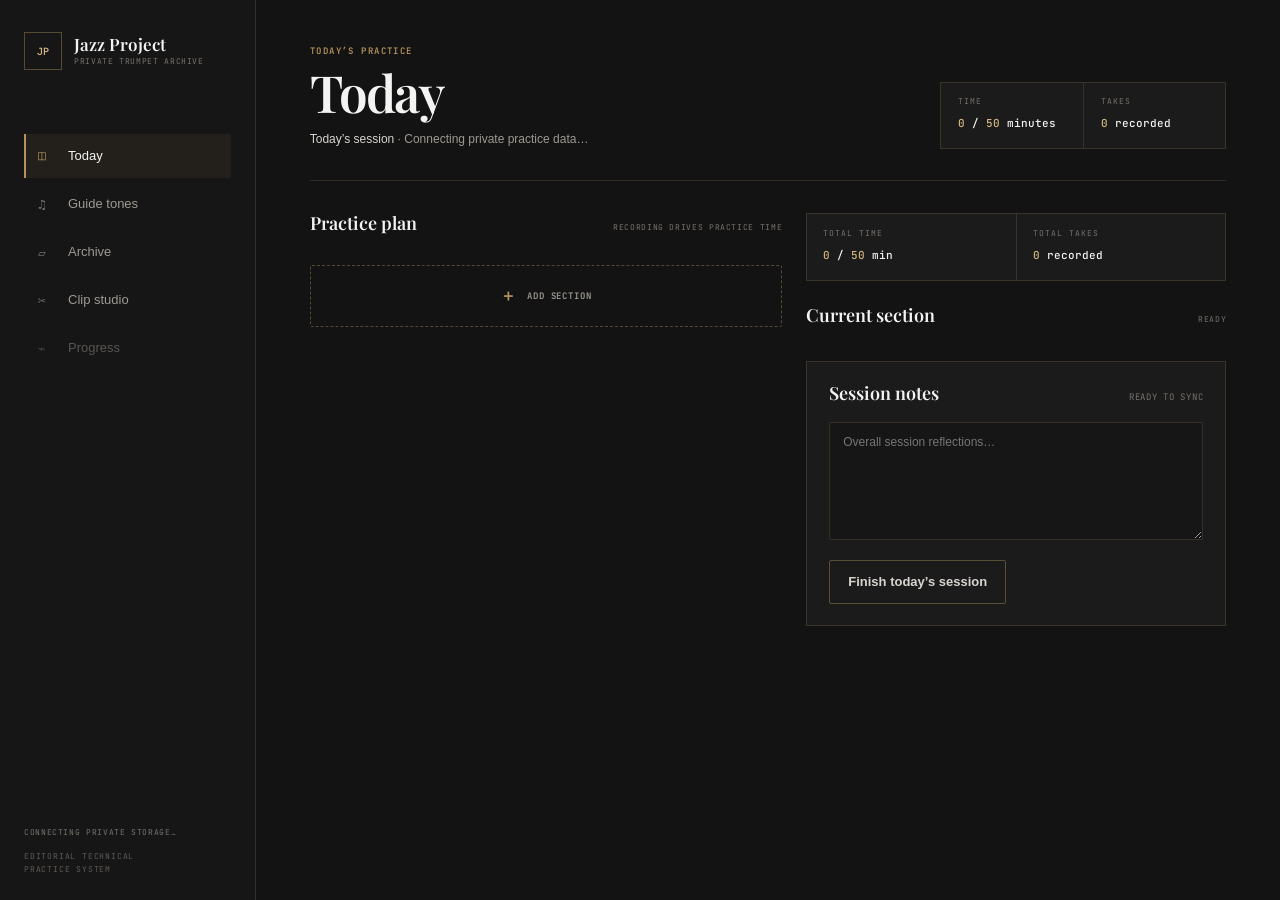
==== jazz/index.html @ 18161b34 "Build Clip Studio render timeline" ====
<!DOCTYPE html>
<html lang="en">
<head>
  <meta charset="utf-8">
  <meta name="viewport" content="width=device-width, initial-scale=1">
  <title>The Jazz Project · Zach Bednarke</title>
  <meta name="description" content="A one-year campaign to become a trusted jazz and Latin trumpet player in Los Angeles.">
  <meta name="robots" content="noindex, nofollow, noarchive">
  <meta name="referrer" content="no-referrer">
  <meta property="og:title" content="The Jazz Project">
  <meta property="og:description" content="From the practice room to first call: a public jazz trumpet skill tree and campaign log.">
  <meta property="og:type" content="website">
  <meta property="og:url" content="https://zachbednarke.com/jazz/">
  <meta property="og:image" content="https://zachbednarke.com/assets/jazz/og.png">
  <meta name="twitter:card" content="summary_large_image">
  <meta name="theme-color" content="#08060f">
  <link rel="icon" href="data:image/svg+xml,%3Csvg xmlns='http://www.w3.org/2000/svg' viewBox='0 0 16 16'%3E%3Ccircle cx='8' cy='8' r='6' fill='%23f2ad5c'/%3E%3C/svg%3E">
  <link rel="preconnect" href="https://fonts.googleapis.com">
  <link rel="preconnect" href="https://fonts.gstatic.com" crossorigin>
  <link href="https://fonts.googleapis.com/css2?family=JetBrains+Mono:wght@400;600&amp;family=Playfair+Display:wght@600;700&amp;display=swap" rel="stylesheet">
  <link rel="stylesheet" href="../assets/jazz/jazz.css">
</head>
<body class="virtuoso-today">
  <a class="skip-link" href="#main">Skip to campaign</a>

  <nav class="virtuoso-nav" aria-label="Jazz Project">
    <a class="virtuoso-brand" href="./" aria-label="Jazz Project today">
      <span class="virtuoso-monogram">JP</span>
      <span><strong>Jazz Project</strong><small>Private trumpet archive</small></span>
    </a>
    <div class="virtuoso-nav-links">
      <a class="active" href="#today" data-jazz-view="today" aria-current="page"><span aria-hidden="true">◫</span>Today</a>
      <a href="#guide-tones" data-jazz-view="guide-tones"><span aria-hidden="true">&#9835;</span>Guide tones</a>
      <a href="#archive" data-jazz-view="archive"><span aria-hidden="true">▱</span>Archive</a>
      <a href="#studio" data-jazz-view="studio"><span aria-hidden="true">✂</span>Clip studio</a>
      <span class="disabled" title="Progress screen is coming later"><span aria-hidden="true">⌁</span>Progress</span>
    </div>
    <div class="virtuoso-nav-footer">
      <span class="cloud-status" id="recording-service-status">Connecting private storage…</span>
      <p>Editorial technical<br>practice system</p>
    </div>
  </nav>

  <header class="virtuoso-mobile-header">
    <strong>Jazz Project</strong>
    <span id="mobile-view-label">Today</span>
  </header>

  <header class="site-header">
      <a class="brand" href="../" aria-label="Zach Bednarke home" rel="noreferrer">
      <span class="brand-mark" aria-hidden="true">ZB</span>
      <span class="brand-slash" aria-hidden="true">/</span>
      <span>Jazz Project</span>
    </a>
    <div class="header-status">
      <span class="live-dot" aria-hidden="true"></span>
      Year one campaign
    </div>
  </header>

  <noscript><p class="noscript-note">Enable JavaScript to load the campaign roadmap and save practice progression.</p></noscript>

  <main id="main">
    <section class="hero" aria-labelledby="hero-title">
      <div class="hero-copy">
        <p class="eyebrow">Mission 001 · Pasadena, California</p>
        <h1 id="hero-title">Become the trumpet player they call back.</h1>
        <p class="mission-statement">Build the sound, language, repertoire, and relationships to walk into a jazz or Latin gig in Los Angeles, contribute musically, and leave people saying, “Hope to see you next time.”</p>
        <div class="hero-actions">
          <a class="button button-primary" href="#today">Start today’s practice</a>
          <a class="button button-quiet" href="#skill-tree">Explore the skill tree</a>
        </div>
      </div>

      <aside class="campaign-card" aria-label="Campaign status">
        <div class="campaign-card-top">
          <span class="label">Current chapter</span>
          <span class="campaign-number" id="campaign-level">LV 01</span>
        </div>
        <h2>Rebuild &amp; reconnect</h2>
        <p>Return the instrument to daily life. Learn one tune deeply. Start speaking jazz immediately.</p>
        <div class="meter" aria-label="Campaign progress">
          <span id="campaign-meter"></span>
        </div>
        <div class="campaign-meta">
          <span><strong id="campaign-xp">0</strong> XP</span>
          <span><strong id="campaign-progress">0%</strong> complete</span>
        </div>
      </aside>
    </section>

    <section class="stat-ribbon" aria-label="Campaign statistics">
      <div><span class="stat-value" id="stat-hours">0.0</span><span class="stat-label">Practice hours</span></div>
      <div><span class="stat-value" id="stat-streak">0</span><span class="stat-label">Day streak</span></div>
      <div><span class="stat-value" id="stat-tunes">0</span><span class="stat-label">Tunes started</span></div>
      <div><span class="stat-value" id="stat-bosses">0</span><span class="stat-label">Bosses cleared</span></div>
      <div><span class="stat-value" id="stat-people">0</span><button class="stat-label stat-edit" id="edit-people" type="button">People who can call me +</button></div>
    </section>

    <section class="section" id="today" aria-labelledby="today-title">
      <header class="today-screen-header">
        <div>
          <p class="eyebrow">Today’s practice</p>
          <h1 id="today-title"><span id="today-date">Today</span></h1>
          <p><span id="practice-session-heading">Today’s session</span> <span aria-hidden="true">·</span> <span id="practice-session-summary">Connecting private practice data…</span></p>
        </div>
        <div class="today-header-stats" aria-label="Today’s session statistics">
          <div><span>Time</span><strong><b id="today-total-minutes">0</b> / <b id="today-goal-minutes">50</b> minutes</strong></div>
          <div><span>Takes</span><strong><b id="today-total-takes">0</b> recorded</strong></div>
        </div>
      </header>

      <div class="today-workspace">
        <section class="practice-plan" aria-labelledby="practice-plan-title">
          <div class="workspace-label"><h2 id="practice-plan-title">Practice plan</h2><span>Recording drives practice time</span></div>
          <div class="session-list" id="session-list" aria-live="polite"></div>
          <button class="add-practice-section" id="add-practice-section" type="button"><span aria-hidden="true">＋</span>Add section</button>
        </section>

        <aside class="active-stage" aria-label="Selected practice section">
          <section class="session-stat-grid" aria-label="Session stats">
            <article><span>Total time</span><strong><b id="today-stage-minutes">0</b> / <b id="today-stage-goal">50</b> min</strong></article>
            <article><span>Total takes</span><strong><b id="today-stage-takes">0</b> recorded</strong></article>
          </section>

          <section class="current-section-stage">
            <div class="workspace-label"><h2>Current section</h2><span id="current-section-state">Ready</span></div>
            <section class="audio-preflight" id="audio-preflight" hidden aria-label="Live microphone signal">
              <div class="audio-preflight-head"><span><em>Live input</em><strong id="active-input-name">Default microphone</strong></span><small id="input-signal-status" data-tone="waiting">Listening…</small></div>
              <video class="live-camera-preview" id="live-camera-preview" autoplay muted playsinline hidden aria-label="Live camera preview"></video>
              <div class="input-meter" aria-label="Microphone input level"><span id="input-meter-fill"></span></div>
              <div class="section-live-audio"><canvas class="recording-waveform" data-waveform aria-label="Live microphone waveform"></canvas><div class="tuner tuner-compact" data-tuner aria-live="polite"><span class="tuner-note" data-tuner-note>—</span><div class="tuner-detail"><strong>Tuner</strong><span data-tuner-frequency>A4 = 440 Hz</span></div><div class="tuner-track" aria-hidden="true"><span class="tuner-center"></span><span class="tuner-needle" data-tuner-needle></span></div></div></div>
            </section>
            <div id="active-section-panel"></div>
          </section>

          <section class="session-reflection" id="practice-session-editor">
            <div class="workspace-label">
              <label for="practice-session-notes">Session notes</label>
              <span id="practice-session-note-status" role="status">Ready to sync</span>
            </div>
            <textarea id="practice-session-notes" maxlength="2000" rows="5" placeholder="Overall session reflections…"></textarea>
            <button class="button button-quiet" id="finish-practice-session" type="button" hidden>Finish today’s session</button>
          </section>
        </aside>
      </div>

      <div class="week-card today-week-data" aria-hidden="true">
        <span id="week-hours">0.0</span><span id="week-percent">0%</span><span id="week-meter"></span><div id="week-chart"></div><p id="week-note"></p>
      </div>
    </section>

    <section class="archive-screen" id="archive" aria-labelledby="archive-title" hidden>
      <header class="archive-screen-header">
        <div>
          <p class="eyebrow">Private recording archive</p>
          <h1 id="archive-title">Practice Atlas</h1>
          <p>Move through the calendar, reopen a section, and listen to the work exactly where it happened.</p>
        </div>
        <div class="archive-month-summary" aria-live="polite">
          <span>This month</span>
          <strong id="archive-month-time">0 min</strong>
          <small id="archive-month-takes">0 takes</small>
        </div>
      </header>

      <div class="archive-workspace">
        <div class="archive-browser">
          <section class="archive-calendar-card" aria-labelledby="archive-month-title">
            <header class="archive-calendar-head">
              <button type="button" id="archive-previous-month" aria-label="Previous month">‹</button>
              <h2 id="archive-month-title">Month</h2>
              <div>
                <button type="button" id="archive-today-button">Today</button>
                <button type="button" id="archive-next-month" aria-label="Next month">›</button>
              </div>
            </header>
            <div class="archive-calendar-legend"><span>Practice density</span><span><i></i> Recorded practice</span></div>
            <div class="archive-calendar" id="archive-calendar" role="grid" aria-labelledby="archive-month-title" aria-busy="true"></div>
            <p class="archive-inline-status" id="archive-calendar-status" role="status">Loading the archive…</p>
          </section>

          <section class="archive-day-card" aria-labelledby="archive-day-title">
            <header class="archive-day-head">
              <div>
                <span>Selected day</span>
                <h2 id="archive-day-title">Choose a day</h2>
              </div>
              <dl class="archive-day-stats">
                <div><dt>Time</dt><dd id="archive-day-time">0 min</dd></div>
                <div><dt>Takes</dt><dd id="archive-day-takes">0</dd></div>
              </dl>
            </header>
            <div class="archive-day-content" id="archive-day-content" aria-live="polite">
              <p class="archive-empty">Select a practice day to open its notes, sections, and recordings.</p>
            </div>
          </section>
        </div>

        <aside class="archive-listening-room" id="archive-listening-room" aria-labelledby="archive-player-title">
          <header class="archive-player-status">
            <span><i></i><b id="archive-player-state">Listening room</b></span>
            <button type="button" id="archive-player-close" aria-label="Close player">×</button>
          </header>
          <div class="archive-player-empty" id="archive-player-empty">
            <span aria-hidden="true">◎</span>
            <h2 id="archive-player-title">Choose a take</h2>
            <p>Open any section from the selected day, then choose a recording to begin listening.</p>
          </div>
          <div class="archive-player" id="archive-player" hidden>
            <div class="archive-player-heading">
              <span id="archive-player-take">Take</span>
              <h2 id="archive-player-name">Recording</h2>
              <p id="archive-player-date"></p>
            </div>
            <div class="archive-media-host" id="archive-media-host"></div>
            <div class="archive-waveform">
              <canvas id="archive-waveform-canvas" aria-hidden="true"></canvas>
              <input id="archive-player-seek" type="range" min="0" max="0" value="0" step="0.05" aria-label="Recording position">
            </div>
            <div class="archive-player-time"><span id="archive-player-current">00:00</span><span id="archive-player-duration">00:00</span></div>
            <div class="archive-player-controls">
              <button type="button" id="archive-player-previous" aria-label="Previous take">|◀</button>
              <button type="button" id="archive-player-back" aria-label="Back 10 seconds">−10</button>
              <button class="archive-player-toggle" type="button" id="archive-player-toggle" aria-label="Play">▶</button>
              <button type="button" id="archive-player-forward" aria-label="Forward 10 seconds">+10</button>
              <button type="button" id="archive-player-next" aria-label="Next take">▶|</button>
            </div>
            <div class="archive-player-asset-switch" id="archive-player-asset-switch" hidden>
              <button type="button" data-archive-asset="video">Video</button>
              <button type="button" data-archive-asset="audio">Lossless audio</button>
            </div>
            <dl class="archive-player-metadata" id="archive-player-metadata"></dl>
            <label class="archive-player-note">
              <span><strong>Take note</strong><em id="archive-player-note-status">Cloud synced</em></span>
              <textarea id="archive-player-note" maxlength="2000" rows="5" placeholder="What do you hear in this take?"></textarea>
            </label>
            <div class="archive-take-actions">
              <button class="archive-download-take" type="button" id="archive-download-take">Download audio</button>
              <button class="archive-share-take" type="button" id="archive-share-take">Copy share link</button>
              <button class="archive-delete-take" type="button" id="archive-delete-take">Delete take</button>
            </div>
          </div>
        </aside>
      </div>
    </section>

    <section class="clip-studio-screen" id="studio" aria-labelledby="clip-studio-title" hidden>
      <header class="clip-studio-header">
        <div>
          <p class="eyebrow">Audio-first review</p>
          <h1 id="clip-studio-title">Clip Studio</h1>
          <p>Find the stretches where the horn is active, listen closely, and turn the best moments into an edit queue.</p>
        </div>
        <div class="clip-studio-header-tools">
          <details class="studio-scan-menu" id="studio-scan-menu">
            <summary><i></i><span id="studio-scan-state">Checking analysis</span></summary>
            <div><strong id="studio-scan-detail">Loading this day’s analysis state…</strong><button type="button" id="studio-scan">Rescan this day</button></div>
          </details>
          <div class="clip-studio-date-nav">
            <button type="button" id="studio-previous-day" aria-label="Previous day">‹</button>
            <label><span>Practice day</span><input id="studio-date" type="date"></label>
            <button type="button" id="studio-next-day" aria-label="Next day">›</button>
          </div>
        </div>
      </header>

      <div class="clip-studio-summary" aria-live="polite">
        <div><span>Recorded</span><strong id="studio-total-time">0:00</strong></div>
        <div><span>Takes</span><strong id="studio-take-count">0</strong></div>
        <div><span>Suggestions</span><strong id="studio-candidate-count">0</strong></div>
        <div class="clip-studio-summary-status"><span>Status</span><strong id="studio-status" role="status">Choose a practice day</strong></div>
      </div>

      <div class="clip-studio-workspace">
        <section class="clip-studio-timeline" aria-labelledby="studio-timeline-title">
          <header><span>Day timeline</span><h2 id="studio-timeline-title">Recordings</h2></header>
          <div id="studio-recordings"><p class="clip-studio-empty">Loading recordings…</p></div>
        </section>

        <div class="clip-studio-right-column">
          <aside class="clip-studio-preview" id="studio-preview" aria-labelledby="studio-preview-title">
            <header><span id="studio-playback-mode">Focused playback</span><h2 id="studio-preview-title">Choose a suggestion</h2></header>
            <div id="studio-media"><p class="clip-studio-empty">Choose a suggested region, or click anywhere in a waveform to browse a complete take.</p></div>
            <div class="clip-studio-editor" id="studio-editor" hidden>
              <div class="clip-studio-boundaries">
                <label><span>In · seconds</span><input id="studio-start" type="number" min="0" step="0.1"></label>
                <label><span>Out · seconds</span><input id="studio-end" type="number" min="0" step="0.1"></label>
              </div>
              <button class="studio-add-output" type="button" id="studio-add-output">Add to Output</button>
              <label class="clip-studio-notes"><span>Editor note</span><textarea id="studio-candidate-notes" rows="4" maxlength="2000" placeholder="Why is this worth keeping? What needs trimming?"></textarea></label>
              <div class="clip-studio-review-actions">
                <button type="button" id="studio-reject">Reject suggestion</button>
              </div>
            </div>
            <div class="clip-studio-raw-notice" id="studio-raw-notice" hidden>Browsing raw recording · playback continues until you pause it.</div>
          </aside>

          <section class="clip-studio-candidates" aria-labelledby="studio-candidates-title">
            <header><span>Listening queue</span><h2 id="studio-candidates-title">Suggested moments</h2></header>
            <div id="studio-candidate-list"><p class="clip-studio-empty">Suggestions will appear after this day is analyzed.</p></div>
          </section>
        </div>
      </div>

      <footer class="studio-output-dock" aria-labelledby="studio-output-title">
        <div class="studio-output-heading"><span>Output timeline</span><strong id="studio-output-duration">00:00</strong></div>
        <div class="studio-output-clips" id="studio-output-clips"><p>Use Add to Output to begin an edit.</p></div>
        <div class="studio-render-controls">
          <label><span>Project / filename</span><input id="studio-output-title" maxlength="120" value="Jazz practice"></label>
          <details class="studio-quality"><summary>1080p · Lossless audio</summary><p><b>Video:</b> 1080p H.264, CRF 18<br><b>Audio:</b> lossless ALAC, 48 kHz, original levels<br>No normalization or transitions.</p></details>
          <button type="button" id="studio-render">Render Output</button>
          <span id="studio-render-status" role="status"></span>
        </div>
      </footer>
    </section>

    <section class="guide-tone-screen" id="guide-tones" aria-labelledby="guide-tone-title" hidden>
      <header class="guide-tone-screen-header">
        <div>
          <p class="eyebrow">Practice tool 001</p>
          <h1 id="guide-tone-title">Guide-tone reflex</h1>
          <p>See the chord. Hear the landing spot. Play its third or seventh without a cheat sheet.</p>
        </div>
        <div class="guide-tone-session-summary" aria-live="polite">
          <span>Synced history</span>
          <strong id="guide-tone-history-accuracy">No attempts yet</strong>
          <small id="guide-tone-history-detail">Blue Bossa</small>
        </div>
      </header>

      <div class="guide-tone-toolbar" aria-label="Drill setup">
        <label><span>Tune</span><select id="guide-tone-tune"><option value="blue-bossa">Blue Bossa</option></select></label>
        <label><span>Instrument</span><select id="guide-tone-instrument"><option value="bb-trumpet">B&#9837; trumpet</option><option value="concert">Concert pitch</option></select></label>
        <label><span>Mode</span><select id="guide-tone-mode"><option value="learn">Learn &middot; advance when correct</option><option value="tempo">Tempo &middot; follow the form</option></select></label>
        <label class="guide-tone-tempo-field" for="guide-tone-tempo"><span>Tempo</span><span class="guide-tone-tempo-control"><input id="guide-tone-tempo" type="range" min="40" max="180" step="1" value="72"><output id="guide-tone-tempo-value" for="guide-tone-tempo">72 BPM</output></span></label>
        <label><span>Microphone</span><select id="guide-tone-input"><option value="">Default microphone</option></select></label>
      </div>

      <div class="guide-tone-workspace">
        <section class="guide-tone-chart-card" aria-labelledby="guide-tone-chart-title">
          <header><div><span>Lead-sheet roadmap</span><h2 id="guide-tone-chart-title">Blue Bossa &middot; 16 bars</h2></div><small id="guide-tone-concert-note">Written pitch for B&#9837; trumpet</small></header>
          <div class="guide-tone-chart" id="guide-tone-chart" aria-label="Blue Bossa chord form"></div>
          <p class="guide-tone-chart-note">Chord symbols only&mdash;use your lead sheet for the copyrighted melody.</p>
        </section>

        <aside class="guide-tone-stage" aria-label="Current guide-tone prompt">
          <div class="guide-tone-stage-top"><span id="guide-tone-location">Bar 1 of 16 &middot; Chorus 1</span><span id="guide-tone-clock">00:00</span></div>
          <div class="guide-tone-prompt" id="guide-tone-prompt">
            <span class="guide-tone-prompt-label">Current chord</span>
            <strong class="guide-tone-chord" id="guide-tone-chord">Dm7</strong>
            <p>Play the <b id="guide-tone-degree">3rd</b></p>
            <div class="guide-tone-feedback" id="guide-tone-feedback" data-tone="idle" aria-live="polite">
              <span id="guide-tone-detected-note">&mdash;</span>
              <strong id="guide-tone-feedback-copy">Ready when you are</strong>
              <small id="guide-tone-feedback-detail">The microphone grades pitch class in any octave.</small>
            </div>
          </div>
          <div class="guide-tone-signal" aria-label="Microphone input level"><span id="guide-tone-signal-fill"></span></div>
          <p class="guide-tone-mic-status" id="guide-tone-mic-status" role="status">Microphone is off.</p>
          <div class="guide-tone-actions"><button class="guide-tone-start" id="guide-tone-start" type="button">Start drill</button><button class="guide-tone-stop" id="guide-tone-stop" type="button" hidden>Finish &amp; save</button></div>
          <dl class="guide-tone-stats">
            <div><dt>Accuracy</dt><dd id="guide-tone-accuracy">&mdash;</dd></div>
            <div><dt>Streak</dt><dd id="guide-tone-streak">0</dd></div>
            <div><dt>Response</dt><dd id="guide-tone-response">&mdash;</dd></div>
            <div><dt>Attempts</dt><dd id="guide-tone-attempts">0</dd></div>
          </dl>
        </aside>
      </div>
    </section>

    <section class="section mission-section" aria-labelledby="mission-title">
      <div class="section-heading compact">
        <div>
          <p class="eyebrow">Current mission</p>
          <h2 id="mission-title">Blue Bossa</h2>
        </div>
        <div class="mission-progress"><strong id="mission-count">0 / 7</strong><span>objectives</span></div>
      </div>

      <div class="mission-grid">
        <div class="record-sleeve" aria-hidden="true">
          <div class="record-ring"><span>BLUE<br>BOSSA</span></div>
        </div>
        <div>
          <p class="mission-lede">One tune, six concepts: minor ii–V, guide tones, form, Latin feel, phrasing, and the courage to keep playing.</p>
          <div class="objective-list" id="objective-list"></div>
          <div class="unlock-note" id="mission-unlock">Complete the mission to unlock Boss 3: play Blue Bossa from memory.</div>
        </div>
      </div>
    </section>

    <section class="section" id="skill-tree" aria-labelledby="skills-title">
      <div class="section-heading">
        <div>
          <p class="eyebrow">Capability map</p>
          <h2 id="skills-title">The skill tree</h2>
          <p class="section-intro">Every node unlocks something you can do with other musicians. Select a node to inspect or level it up.</p>
        </div>
        <div class="tree-summary"><span id="skills-earned">0</span> levels earned</div>
      </div>

      <div class="track-tabs" id="track-tabs" role="tablist" aria-label="Skill tracks"></div>
      <div class="skill-tree" id="skill-tree-grid"></div>
    </section>

    <section class="section" id="repertoire" aria-labelledby="repertoire-title">
      <div class="section-heading">
        <div>
          <p class="eyebrow">The book</p>
          <h2 id="repertoire-title">Repertoire roadmap</h2>
          <p class="section-intro">Tunes are promoted through six stages. A star is not theory learned; it is a capability earned.</p>
        </div>
        <div class="legend" aria-label="Repertoire stage legend"><span>1 melody</span><span>3 changes</span><span>6 gig ready</span></div>
      </div>
      <div class="repertoire-grid" id="repertoire-grid"></div>
    </section>

    <section class="section" id="roadmap" aria-labelledby="roadmap-title">
      <div class="section-heading">
        <div>
          <p class="eyebrow">Twelve-month campaign</p>
          <h2 id="roadmap-title">Practice room → first call</h2>
          <p class="section-intro">Four chapters run in parallel: playing, language, bandcraft, and becoming part of the scene.</p>
        </div>
      </div>
      <div class="roadmap" id="roadmap-grid"></div>
    </section>

    <section class="section scene-section" id="scene" aria-labelledby="scene-title">
      <div class="section-heading compact">
        <div>
          <p class="eyebrow">Pasadena / LA field map</p>
          <h2 id="scene-title">Become known while becoming ready</h2>
        </div>
        <p class="scene-counter"><strong id="scene-count">0</strong> field steps complete</p>
      </div>
      <div class="scene-route" id="scene-route"></div>
      <p class="scene-footnote">Venues, jams, teachers, and rehearsal spaces will be added as verified field intel—not guessed into the roadmap.</p>
    </section>

    <section class="section" id="bosses" aria-labelledby="bosses-title">
      <div class="section-heading">
        <div>
          <p class="eyebrow">Real-world checkpoints</p>
          <h2 id="bosses-title">Boss fights</h2>
          <p class="section-intro">The campaign only advances when the skill survives contact with an actual room.</p>
        </div>
      </div>
      <div class="boss-list" id="boss-list"></div>
    </section>

    <section class="closing-section" aria-labelledby="closing-title">
      <p class="eyebrow">North star</p>
      <h2 id="closing-title">Solid. Prepared. Musical.<br>Easy to call again.</h2>
      <p>The goal is not to know everything. The goal is to make the next room better because you are in it.</p>
      <a class="button button-primary" href="#today">What should I practice?</a>
    </section>
  </main>

  <footer>
    <div>
      <strong>The Jazz Project</strong>
      <p id="sync-status">Progress is saved on this device while cloud storage connects.</p>
    </div>
    <div class="data-actions">
      <button type="button" id="export-data">Export progress</button>
      <label for="import-data" class="file-label">Import progress</label>
      <input type="file" id="import-data" accept="application/json" hidden>
      <button type="button" id="reset-data">Reset</button>
    </div>
  </footer>

  <dialog class="dialog" id="skill-dialog" aria-labelledby="skill-dialog-title">
    <button class="dialog-close" type="button" data-close-dialog aria-label="Close skill details">×</button>
    <p class="eyebrow" id="skill-dialog-track"></p>
    <h2 id="skill-dialog-title"></h2>
    <p class="dialog-copy" id="skill-dialog-copy"></p>
    <div class="real-world-unlock"><span>Real-world unlock</span><strong id="skill-dialog-unlock"></strong></div>
    <div class="level-road" id="skill-level-road"></div>
    <div class="dialog-actions">
      <button class="button button-quiet" id="level-down" type="button">− Level</button>
      <button class="button button-primary" id="level-up" type="button">Complete next level</button>
    </div>
  </dialog>

  <dialog class="dialog section-dialog" id="section-dialog" aria-labelledby="section-dialog-title">
    <button class="dialog-close" id="close-section-dialog" type="button" aria-label="Close add section">×</button>
    <p class="eyebrow">Today’s practice plan</p>
    <h2 id="section-dialog-title">Add a section</h2>
    <p class="dialog-copy">Create another focused block for today. Notes, recordings, and recorded practice time will sync with the rest of the session.</p>
    <form class="section-form" id="section-form">
      <label><span>Section title</span><input id="new-section-title" name="title" maxlength="160" required placeholder="Ear training"></label>
      <label><span>Type</span><select id="new-section-type" name="type"><option value="fundamentals">Fundamentals</option><option value="technique">Technique</option><option value="scales">Scales</option><option value="listening">Listening</option><option value="tune">Tune / repertoire</option><option value="improvisation">Improvisation</option><option value="other">Other</option></select></label>
      <label><span>Target minutes</span><input id="new-section-minutes" name="minutes" type="number" min="1" max="360" value="10" required></label>
      <label class="section-form-wide"><span>Plan or instructions</span><textarea id="new-section-instructions" name="instructions" maxlength="2000" rows="4" placeholder="What will you work on?"></textarea></label>
      <p class="section-form-status" id="section-form-status" role="status"></p>
      <div class="dialog-actions section-form-actions"><button class="button button-quiet" id="cancel-section-dialog" type="button">Cancel</button><button class="button button-primary" type="submit">Add section</button></div>
    </form>
  </dialog>

  <dialog class="dialog audio-options-dialog" id="audio-options-dialog" aria-labelledby="audio-options-title">
    <button class="dialog-close" type="button" data-close-dialog aria-label="Close audio options">×</button>
    <p class="eyebrow">Recording setup</p>
    <h2 id="audio-options-title">Recording setup</h2>
    <p class="dialog-copy">Choose audio-only or video, then select the camera and microphone independently. Preview both inputs before recording.</p>
    <div class="audio-device-grid">
      <label class="audio-input-field" for="recording-mode"><span>Recording mode</span><select id="recording-mode"><option value="audio">Audio only</option><option value="video">Video + lossless audio</option></select></label>
      <label class="audio-input-field" for="microphone-select"><span>Microphone</span><select id="microphone-select"><option value="">Default microphone</option></select></label>
      <label class="audio-input-field" for="camera-select" data-video-option hidden><span>Camera</span><select id="camera-select"><option value="">Default camera</option></select></label>
      <label class="audio-input-field" for="video-resolution" data-video-option hidden><span>Video quality</span><select id="video-resolution"><option value="1080">1080p · 30 fps</option><option value="720">720p · 30 fps</option></select></label>
    </div>
    <div class="camera-preview-shell" id="camera-preview-shell" hidden><video id="camera-preview" autoplay muted playsinline aria-label="Camera preview"></video><span>Camera preview · mirrored</span></div>
    <p class="audio-monitor-status" id="input-monitor-status" role="status">Start the preview to verify your input.</p>
    <div class="dialog-actions"><button class="button button-primary" id="toggle-input-monitor" type="button">Start preview &amp; tuner</button></div>
  </dialog>

  <div class="toast" id="toast" role="status" aria-live="polite"></div>

  <script src="../assets/jazz/data.js"></script>
  <script src="../assets/jazz/app.js"></script>
  <script src="../assets/jazz/practice-session.js"></script>
  <script src="../assets/jazz/lossless-recorder.js"></script>
  <script src="../assets/jazz/audio-analysis.js"></script>
  <script src="../assets/jazz/guide-tone-engine.js"></script>
  <script src="../assets/jazz/recording-policy.js"></script>
  <script src="../assets/jazz/upload-queue.js"></script>
  <script src="../assets/jazz/media-playback.js"></script>
  <script src="../assets/jazz/recording.js"></script>
  <script src="../assets/jazz/archive-utils.js"></script>
  <script src="../assets/jazz/archive.js"></script>
  <script src="../assets/jazz/clip-studio-model.js"></script>
  <script src="../assets/jazz/clip-studio.js"></script>
  <script src="../assets/jazz/guide-tone-trainer.js"></script>
</body>
</html>
---- assets/jazz/jazz.css ----
:root {
  color-scheme: dark;
  --bg: #08060f;
  --bg-raised: #0d0a16;
  --panel: #12101c;
  --panel-2: #171321;
  --ink: #f1ecfb;
  --text: #c9c1d9;
  --muted: #8f86a4;
  --faint: #645c76;
  --line: #292337;
  --line-strong: #3a314b;
  --violet: #b5a0df;
  --violet-soft: #9b82ca;
  --brass: #f2ad5c;
  --brass-light: #ffd39c;
  --green: #7bc8a4;
  --red: #dc7f7f;
  --radius: 18px;
  --mono: ui-monospace, SFMono-Regular, Menlo, Monaco, Consolas, monospace;
  --sans: -apple-system, BlinkMacSystemFont, "Segoe UI", Helvetica, Arial, sans-serif;
}

* { box-sizing: border-box; }
html { scroll-behavior: smooth; }
body {
  margin: 0;
  background:
    radial-gradient(circle at 73% 5%, rgba(103, 70, 149, 0.13), transparent 28rem),
    radial-gradient(circle at 14% 29%, rgba(242, 173, 92, 0.05), transparent 23rem),
    var(--bg);
  color: var(--text);
  font-family: var(--sans);
  font-size: 16px;
  line-height: 1.55;
  -webkit-font-smoothing: antialiased;
}

button, input, select { font: inherit; }
button, a { -webkit-tap-highlight-color: transparent; }
a { color: inherit; }
button { color: inherit; }
::selection { background: rgba(242, 173, 92, 0.25); }
.noscript-note { margin: 18px 34px 0; padding: 12px 16px; border: 1px solid var(--brass); border-radius: 10px; color: var(--brass-light); font-size: 13px; text-align: center; }

.skip-link {
  position: fixed;
  z-index: 100;
  top: 12px;
  left: 12px;
  transform: translateY(-150%);
  background: var(--ink);
  color: var(--bg);
  padding: 10px 14px;
  border-radius: 8px;
}
.skip-link:focus { transform: none; }

:focus-visible {
  outline: 2px solid var(--brass);
  outline-offset: 3px;
}

.site-header {
  height: 68px;
  max-width: 1440px;
  margin: 0 auto;
  padding: 0 34px;
  display: flex;
  align-items: center;
  justify-content: space-between;
  border-bottom: 1px solid rgba(58, 49, 75, 0.7);
}
.brand {
  display: flex;
  align-items: center;
  gap: 10px;
  color: var(--ink);
  text-decoration: none;
  font-size: 14px;
  font-weight: 650;
  letter-spacing: 0.02em;
}
.brand-mark {
  width: 30px;
  height: 30px;
  display: grid;
  place-items: center;
  border: 1px solid var(--line-strong);
  border-radius: 50%;
  color: var(--brass-light);
  font: 10px var(--mono);
}
.brand-slash { color: var(--faint); }
.header-status {
  color: var(--muted);
  font: 11px var(--mono);
  letter-spacing: 0.1em;
  text-transform: uppercase;
  display: flex;
  align-items: center;
  gap: 9px;
}
.live-dot {
  width: 7px;
  height: 7px;
  border-radius: 50%;
  background: var(--green);
  box-shadow: 0 0 0 4px rgba(123, 200, 164, 0.1);
}

main, footer { max-width: 1440px; margin: 0 auto; }
.hero {
  min-height: 680px;
  padding: 120px 7vw 90px;
  display: grid;
  grid-template-columns: minmax(0, 1.45fr) minmax(320px, 0.55fr);
  gap: clamp(50px, 8vw, 130px);
  align-items: center;
}
.eyebrow, .label {
  color: var(--brass);
  font: 600 11px/1.3 var(--mono);
  letter-spacing: 0.16em;
  text-transform: uppercase;
}
.hero h1 {
  max-width: 900px;
  margin: 18px 0 28px;
  color: var(--ink);
  font-size: clamp(52px, 7.2vw, 104px);
  font-weight: 650;
  line-height: 0.96;
  letter-spacing: -0.055em;
}
.mission-statement {
  max-width: 760px;
  color: var(--muted);
  font-size: clamp(18px, 1.75vw, 24px);
  line-height: 1.55;
}
.hero-actions { display: flex; flex-wrap: wrap; gap: 12px; margin-top: 38px; }
.button {
  min-height: 44px;
  display: inline-flex;
  align-items: center;
  justify-content: center;
  border: 1px solid transparent;
  border-radius: 999px;
  padding: 10px 18px;
  cursor: pointer;
  text-decoration: none;
  font-size: 13px;
  font-weight: 650;
  transition: border-color 160ms ease, background 160ms ease, color 160ms ease, transform 160ms ease;
}
.button:hover { transform: translateY(-1px); }
.button-primary { background: var(--brass); color: #1a1010; }
.button-primary:hover { background: var(--brass-light); }
.button-quiet { background: transparent; border-color: var(--line-strong); color: var(--text); }
.button-quiet:hover { border-color: var(--violet); color: var(--ink); }

.campaign-card {
  position: relative;
  padding: 26px;
  border: 1px solid var(--line-strong);
  border-radius: var(--radius);
  background: linear-gradient(145deg, rgba(28, 22, 41, 0.9), rgba(13, 10, 22, 0.96));
  box-shadow: 0 30px 80px rgba(0, 0, 0, 0.2);
  overflow: hidden;
}
.campaign-card::after {
  content: "";
  position: absolute;
  width: 150px;
  height: 150px;
  right: -70px;
  top: -65px;
  border: 1px solid rgba(242, 173, 92, 0.18);
  border-radius: 50%;
  box-shadow: 0 0 0 22px rgba(242, 173, 92, 0.025), 0 0 0 44px rgba(242, 173, 92, 0.02);
}
.campaign-card-top, .campaign-meta, .week-card-header, .section-heading {
  display: flex;
  justify-content: space-between;
  align-items: flex-start;
  gap: 24px;
}
.campaign-number { color: var(--faint); font: 11px var(--mono); }
.campaign-card h2 { margin: 45px 0 10px; color: var(--ink); font-size: 26px; letter-spacing: -0.025em; }
.campaign-card p { margin: 0; color: var(--muted); font-size: 14px; }
.meter {
  height: 5px;
  overflow: hidden;
  margin: 28px 0 13px;
  border-radius: 999px;
  background: #272030;
}
.meter span { display: block; width: 0; height: 100%; border-radius: inherit; background: var(--violet); transition: width 450ms ease; }
.meter-warm span { background: var(--brass); }
.campaign-meta { color: var(--faint); font: 10px var(--mono); letter-spacing: 0.06em; text-transform: uppercase; }
.campaign-meta strong { color: var(--text); font-weight: 500; }

.stat-ribbon {
  margin: 0 34px;
  display: grid;
  grid-template-columns: repeat(5, 1fr);
  border-top: 1px solid var(--line);
  border-bottom: 1px solid var(--line);
}
.stat-ribbon > div { padding: 25px 24px; border-right: 1px solid var(--line); }
.stat-ribbon > div:last-child { border: 0; }
.stat-value { display: block; color: var(--ink); font: 500 28px/1.1 var(--mono); }
.stat-label { display: block; margin-top: 8px; color: var(--faint); font: 10px var(--mono); letter-spacing: 0.1em; text-transform: uppercase; }
.stat-edit { border: 0; padding: 0; background: transparent; cursor: pointer; text-align: left; }
.stat-edit:hover { color: var(--brass-light); }

.section { margin: 0 34px; padding: 110px 5vw; border-bottom: 1px solid var(--line); scroll-margin-top: 20px; }
.section-heading { margin-bottom: 46px; }
.section-heading.compact { margin-bottom: 32px; }
.section-heading h2, .closing-section h2 {
  margin: 10px 0 0;
  color: var(--ink);
  font-size: clamp(35px, 4.3vw, 62px);
  line-height: 1.03;
  letter-spacing: -0.045em;
}
.section-intro { max-width: 700px; margin: 14px 0 0; color: var(--muted); font-size: 17px; }

.today-layout { display: grid; grid-template-columns: minmax(0, 1.4fr) minmax(310px, 0.6fr); gap: 24px; }
.session-list { display: grid; gap: 10px; }
.session-card {
  display: grid;
  grid-template-columns: 74px minmax(0, 1fr);
  align-items: center;
  min-height: 112px;
  padding: 18px 20px;
  border: 1px solid var(--line);
  border-radius: 14px;
  background: rgba(18, 16, 28, 0.72);
  transition: border-color 180ms ease, background 180ms ease;
}
.session-card:hover { border-color: var(--line-strong); }
.session-card.current { border-color: rgba(242, 173, 92, 0.34); }
.session-card.running { border-color: var(--brass); background: rgba(242, 173, 92, 0.055); }
.session-card.complete { border-color: rgba(123, 200, 164, 0.35); background: rgba(123, 200, 164, 0.045); }
.session-time { color: var(--brass-light); font: 500 16px var(--mono); }
.session-heading-line { display: flex; align-items: center; gap: 9px; }
.session-step { color: var(--faint); font: 9px var(--mono); letter-spacing: 0.08em; }
.session-copy h3 { margin: 0; color: var(--ink); font-size: 17px; }
.session-copy p { margin: 4px 0 0; color: var(--muted); font-size: 13px; }
.session-progress-meta { margin-top: 13px; display: grid; grid-template-columns: minmax(120px, 1fr) auto; align-items: center; gap: 14px; }
.session-timer-track { height: 3px; overflow: hidden; border-radius: 999px; background: rgba(255,255,255,0.055); }
.session-timer-track span { display: block; width: 0; height: 100%; border-radius: inherit; background: var(--brass); }
.complete .session-timer-track span { background: var(--green); }
.timer-readout { color: var(--muted); font: 9px var(--mono); white-space: nowrap; }
.complete .timer-readout { color: var(--green); }
.session-cms { grid-column: 2 / -1; margin-top: 18px; padding-top: 16px; display: grid; grid-template-columns: minmax(0, 1fr) minmax(245px, 0.72fr); gap: 16px; border-top: 1px solid var(--line); }
.section-notes-field { display: grid; gap: 7px; }
.section-notes-field > span, .section-recording-head > span { display: flex; align-items: center; justify-content: space-between; gap: 12px; }
.section-notes-field strong, .section-recording-head strong { color: var(--text); font-size: 11px; font-weight: 600; }
.section-notes-field em, .section-recording-head em { color: var(--faint); font: normal 9px var(--mono); text-transform: uppercase; }
.section-notes-field em[data-tone="saving"] { color: var(--brass); }
.section-notes-field em[data-tone="saved"] { color: var(--green); }
.section-notes-field em[data-tone="pending"] { color: var(--red); }
.section-notes-field textarea { width: 100%; min-height: 82px; resize: vertical; border: 1px solid var(--line); border-radius: 9px; background: rgba(8, 6, 15, 0.72); color: var(--ink); padding: 10px 11px; font: 12px/1.5 inherit; }
.section-notes-field textarea:focus { outline: 1px solid var(--brass); border-color: var(--brass); }
.section-recording-panel { min-width: 0; }
.section-recording-head { display: flex; align-items: center; justify-content: space-between; gap: 10px; }
.section-recording-head > span { flex: 1; }
.section-record-button { min-height: 31px; padding: 0 11px; border: 1px solid var(--line-strong); border-radius: 999px; background: transparent; color: var(--text); cursor: pointer; font: 9px var(--mono); white-space: nowrap; }
.section-record-button:hover { border-color: var(--brass); color: var(--brass-light); }
.section-record-button.recording { border-color: var(--red); background: rgba(231, 121, 126, 0.12); color: var(--red); }
.section-record-button:disabled { cursor: default; opacity: 0.42; }
.section-recording-state { margin: 8px 0 0; color: var(--brass-light); font: 10px var(--mono); }
.section-upload-job { display: flex; align-items: center; justify-content: space-between; gap: 12px; margin-top: 8px; padding: 7px 9px; border: 1px solid rgba(181, 147, 91, 0.22); border-radius: 3px; background: rgba(181, 147, 91, 0.06); color: var(--brass-light); font: 9px/1.4 var(--mono); }
.section-upload-job[data-tone="error"] { border-color: rgba(231, 121, 126, 0.42); color: var(--red); }
.section-upload-job button { flex: 0 0 auto; border: 0; padding: 0; background: transparent; color: inherit; cursor: pointer; font: inherit; text-decoration: underline; text-underline-offset: 3px; }
.section-live-audio { margin-top: 10px; display: grid; grid-template-columns: minmax(120px, 1fr) minmax(170px, 0.8fr); gap: 9px; }
.section-take-list { display: grid; gap: 5px; margin-top: 9px; }
.section-empty { margin: 11px 0 0; color: var(--faint); font-size: 10px; }
.section-take { min-width: 0; display: flex; flex-wrap: wrap; align-items: center; justify-content: space-between; gap: 10px; padding: 7px 9px; border: 1px solid var(--line); border-radius: 7px; background: rgba(8, 6, 15, 0.48); }
.section-take > span { min-width: 0; max-width: 100%; color: var(--muted); font: 9px var(--mono); overflow-wrap: anywhere; }
.section-take-actions { min-width: 0; max-width: 100%; display: flex; flex-wrap: wrap; gap: 9px; }
.section-take button { border: 0; padding: 0; background: transparent; color: var(--violet); cursor: pointer; font: 9px var(--mono); text-decoration: underline; text-underline-offset: 3px; }
.section-take .take-download-button, .recording-item-actions .download-recording { color: var(--brass); }
.section-take .take-share-button, .recording-item-actions .share-recording { color: var(--green); text-decoration-style: dotted; }
.section-take .take-note-button, .recording-item-actions .take-note-button { color: var(--green); text-decoration-style: dotted; }
.section-take audio, .section-take video { flex-basis: 100%; width: 100%; }
.section-take audio { height: 32px; }
.section-take video { max-height: 360px; background: #090909; }
.video-player-shell { min-width: 0; max-width: 100%; flex-basis: 100%; width: 100%; overflow: hidden; background: #090909; border: 1px solid rgba(181,147,91,.2); }
.video-player-stage { position: relative; min-width: 0; background: #090909; }
.video-player-shell video { display: block; width: 100%; cursor: pointer; }
.video-player-buffering { position: absolute; z-index: 2; inset: 0; display: flex; align-items: center; justify-content: center; gap: 9px; background: rgba(9, 9, 9, 0.48); color: var(--ink); font: 600 9px/1 var(--mono); letter-spacing: 0.08em; text-transform: uppercase; pointer-events: none; }
.video-player-buffering[hidden] { display: none; }
.video-player-spinner { width: 19px; height: 19px; border: 2px solid rgba(243, 243, 242, 0.24); border-top-color: var(--brass-light); border-radius: 50%; animation: video-player-spin 700ms linear infinite; }
@keyframes video-player-spin { to { transform: rotate(360deg); } }
.video-player-controls { position: absolute; z-index: 3; right: 0; bottom: 0; left: 0; min-width: 0; display: grid; grid-template-columns: auto minmax(0, 1fr) auto auto; grid-template-rows: auto auto; align-items: center; gap: 7px 8px; padding: 34px 10px 9px; background: linear-gradient(transparent, rgba(9, 9, 9, 0.94) 58%); }
.video-player-controls button { border: 0; padding: 0; color: var(--brass); background: transparent; font: 700 10px/1.2 var(--mono); text-transform: uppercase; cursor: pointer; }
.video-player-controls [data-video-toggle] { grid-column: 1; grid-row: 2; }
.video-player-controls span { min-width: 0; grid-column: 2; grid-row: 2; overflow: hidden; color: var(--ink); font: 10px/1.2 var(--mono); text-overflow: ellipsis; white-space: nowrap; }
.video-player-controls input { grid-column: 1 / -1; grid-row: 1; width: 100%; min-width: 0; accent-color: var(--brass); cursor: pointer; }
.video-player-controls [data-video-mute] { grid-column: 3; grid-row: 2; }
.video-player-controls [data-video-fullscreen] { grid-column: 4; grid-row: 2; }
.take-note-editor { flex-basis: 100%; width: 100%; display: grid; gap: 7px; padding-top: 9px; border-top: 1px solid var(--line); }
.take-note-editor[hidden] { display: none; }
.take-note-editor > span { display: flex; align-items: center; justify-content: space-between; gap: 10px; }
.take-note-editor strong { color: var(--ink); font: 600 10px var(--sans); }
.take-note-editor em { color: var(--faint); font: normal 8px var(--mono); text-transform: uppercase; }
.take-note-editor em[data-tone="saving"] { color: var(--brass); }
.take-note-editor em[data-tone="saved"] { color: var(--green); }
.take-note-editor em[data-tone="pending"] { color: var(--red); }
.take-note-editor textarea { width: 100%; resize: vertical; border: 1px solid var(--line); border-radius: 2px; background: #111011; color: var(--ink); padding: 9px 10px; font: 11px/1.5 var(--sans); }
.take-note-editor textarea:focus { outline: 1px solid var(--green); border-color: var(--green); }

.week-card {
  min-height: 100%;
  padding: 24px;
  border: 1px solid var(--line);
  border-radius: 14px;
  background: var(--panel);
}
.week-card h3 { margin: 8px 0 0; color: var(--ink); font: 500 24px var(--mono); }
.week-percent { color: var(--brass); font: 20px var(--mono); }
.week-chart { height: 126px; margin-top: 25px; display: grid; grid-template-columns: repeat(7, 1fr); gap: 8px; align-items: end; }
.day-column { height: 100%; display: grid; grid-template-rows: 1fr auto; gap: 8px; align-items: end; text-align: center; }
.day-bar-track { height: 100%; min-height: 68px; display: flex; align-items: flex-end; border-radius: 4px; background: rgba(255,255,255,0.025); overflow: hidden; }
.day-bar { width: 100%; min-height: 2px; background: var(--violet-soft); border-radius: 3px 3px 0 0; transition: height 400ms ease; }
.day-column.today .day-bar { background: var(--brass); }
#week-meter, .day-bar { transition: none; }
.day-label { color: var(--faint); font: 9px var(--mono); text-transform: uppercase; }
.week-note { margin: 22px 0 0; padding-top: 18px; border-top: 1px solid var(--line); color: var(--muted); font-size: 12px; }

.today-session-note {
  margin: -18px 0 24px;
  padding: 20px;
  display: grid;
  grid-template-columns: minmax(190px, 0.42fr) minmax(320px, 1fr) auto;
  align-items: center;
  gap: 20px;
  border: 1px solid var(--line-strong);
  border-radius: 14px;
  background: linear-gradient(120deg, rgba(242, 173, 92, 0.055), rgba(18, 16, 28, 0.82));
}
.today-session-note-copy h3 { margin: 7px 0 4px; color: var(--ink); font-size: 18px; }
.today-session-note-copy p { margin: 0; color: var(--muted); font-size: 10px; }
.today-session-note-field { display: grid; gap: 7px; color: var(--text); font-size: 11px; }
.today-session-note-field textarea { width: 100%; min-height: 78px; resize: vertical; border: 1px solid var(--line); border-radius: 9px; background: rgba(8, 6, 15, 0.72); color: var(--ink); padding: 10px 11px; font: 12px/1.5 inherit; }
.today-session-note-field textarea:focus { outline: 1px solid var(--brass); border-color: var(--brass); }
.today-session-note-actions { min-width: 150px; display: grid; justify-items: end; gap: 10px; }
#practice-session-note-status { color: var(--faint); font: 9px var(--mono); text-transform: uppercase; }
#practice-session-note-status[data-tone="saving"] { color: var(--brass); }
#practice-session-note-status[data-tone="saved"] { color: var(--green); }
#practice-session-note-status[data-tone="error"] { color: var(--red); }

.recording-section { background: linear-gradient(118deg, rgba(242, 173, 92, 0.035), rgba(83, 57, 119, 0.08)); }
.cloud-status { margin-top: 8px; color: var(--faint); font: 10px var(--mono); letter-spacing: 0.06em; text-transform: uppercase; white-space: nowrap; }
.cloud-status.online { color: var(--green); }
.cloud-status.offline { color: var(--red); }
.practice-session-panel { margin-bottom: 28px; padding: 26px; border: 1px solid var(--line-strong); border-radius: 16px; background: linear-gradient(145deg, rgba(28, 22, 41, 0.88), rgba(13, 10, 22, 0.92)); }
.practice-session-head { display: flex; align-items: flex-start; justify-content: space-between; gap: 24px; }
.practice-session-head h3, .session-history-heading h3 { margin: 8px 0 5px; color: var(--ink); font-size: 24px; }
.practice-session-head p { max-width: 680px; margin: 0; color: var(--muted); font-size: 12px; }
.practice-session-actions { display: flex; flex-wrap: wrap; justify-content: flex-end; gap: 9px; }
.practice-session-editor { margin-top: 24px; display: grid; grid-template-columns: minmax(220px, 1fr) minmax(210px, 0.55fr); gap: 13px; }
.practice-session-editor label, .activity-form label { display: grid; gap: 6px; color: var(--text); font-size: 11px; }
.practice-session-editor input, .practice-session-editor textarea, .activity-form input, .activity-form select {
  width: 100%; min-height: 42px; border: 1px solid var(--line-strong); border-radius: 8px; background: #0a0810; color: var(--ink); padding: 8px 11px; resize: vertical;
}
.session-notes-field { grid-column: 1 / -1; }
.practice-session-editor > .button { justify-self: start; }
.activity-workspace { margin-top: 26px; padding-top: 24px; border-top: 1px solid var(--line); display: grid; grid-template-columns: minmax(0, 1.05fr) minmax(300px, 0.95fr); gap: 22px; }
.activity-form { display: grid; grid-template-columns: minmax(140px, 0.55fr) 100px minmax(220px, 1fr); gap: 13px; align-items: end; }
.activity-form-heading, .activity-notes-field, .activity-form > .button { grid-column: 1 / -1; }
.activity-form-heading p { margin: 6px 0 0; color: var(--muted); font-size: 11px; }
.activity-form > .button { justify-self: start; }
.activity-timeline { display: grid; align-content: start; gap: 8px; }
.activity-entry { padding: 13px 15px; border: 1px solid var(--line); border-radius: 10px; background: rgba(8, 6, 15, 0.34); }
.activity-entry-top { display: flex; justify-content: space-between; gap: 14px; color: var(--faint); font: 9px var(--mono); letter-spacing: 0.06em; text-transform: uppercase; }
.activity-entry h4 { margin: 7px 0 2px; color: var(--ink); font-size: 13px; }
.activity-entry p { margin: 0; color: var(--muted); font-size: 10px; }
.empty-activities { margin: 0; padding: 22px; border: 1px dashed var(--line); border-radius: 10px; color: var(--faint); font-size: 11px; text-align: center; }
.recording-layout { display: grid; grid-template-columns: minmax(0, 1.3fr) minmax(300px, 0.7fr); gap: 18px; }
.recorder-card, .recording-metadata {
  min-height: 320px;
  padding: 26px;
  border: 1px solid var(--line);
  border-radius: 14px;
  background: rgba(18, 16, 28, 0.8);
}
.recorder-display { min-height: 118px; display: grid; grid-template-columns: auto 1fr; grid-template-rows: auto auto; column-gap: 16px; align-content: center; }
.recording-light { grid-row: 1 / 3; align-self: center; width: 17px; height: 17px; border: 1px solid var(--line-strong); border-radius: 50%; background: #261f2f; }
.recording-light.active { border-color: var(--red); background: var(--red); box-shadow: 0 0 0 7px rgba(220, 127, 127, 0.1); animation: recording-pulse 1.5s ease-in-out infinite; }
.recording-timer { color: var(--ink); font: 500 40px/1 var(--mono); letter-spacing: -0.05em; }
.recording-state { margin-top: 8px; color: var(--muted); font: 10px var(--mono); letter-spacing: 0.08em; text-transform: uppercase; }
.live-audio-panel { margin: 5px 0 12px; display: grid; grid-template-columns: minmax(0, 1.3fr) minmax(220px, 0.7fr); gap: 12px; }
.recording-waveform { display: block; width: 100%; height: 104px; border: 1px solid var(--line); border-radius: 10px; background: rgba(7, 5, 12, 0.72); }
.tuner { min-width: 0; padding: 13px 14px; display: grid; grid-template-columns: auto 1fr; grid-template-rows: auto auto; align-items: center; column-gap: 12px; border: 1px solid var(--line); border-radius: 10px; background: rgba(7, 5, 12, 0.72); }
.tuner-note { grid-row: 1 / 3; min-width: 56px; color: var(--ink); font: 500 30px/1 var(--mono); letter-spacing: -0.06em; text-align: center; }
.tuner-detail { min-width: 0; display: grid; gap: 3px; }
.tuner-detail strong { color: var(--muted); font: 10px var(--mono); }
.tuner-detail span { color: var(--faint); font: 9px var(--mono); }
.tuner-track { position: relative; height: 12px; margin-top: 9px; border-top: 1px solid var(--line-strong); }
.tuner-center { position: absolute; top: -4px; bottom: 2px; left: 50%; width: 1px; background: var(--green); opacity: 0.65; }
.tuner-needle { position: absolute; top: -5px; left: 50%; width: 7px; height: 7px; border-radius: 50%; background: var(--brass); transform: translateX(-50%); transition: left 90ms linear, background 90ms linear; }
.tuner[data-tone="tuned"] .tuner-note, .tuner[data-tone="tuned"] .tuner-detail strong { color: var(--green); }
.tuner[data-tone="tuned"] .tuner-needle { background: var(--green); }
.tuner[data-tone="flat"] .tuner-detail strong, .tuner[data-tone="sharp"] .tuner-detail strong { color: var(--brass-light); }
.section-live-audio .recording-waveform { height: 76px; }
.tuner-compact { min-height: 76px; padding: 9px 10px; }
.tuner-compact .tuner-note { min-width: 43px; font-size: 23px; }
.input-meter { height: 7px; margin: 8px 0 28px; overflow: hidden; border-radius: 999px; background: #272030; }
.input-meter span { display: block; width: 0; height: 100%; border-radius: inherit; background: linear-gradient(90deg, var(--violet), var(--brass)); transition: width 80ms linear; }
.recorder-controls { display: flex; gap: 10px; }
.recorder-controls .button { min-width: 135px; }
.recorder-controls button:disabled { cursor: not-allowed; opacity: 0.45; transform: none; }
#recording-preview { width: 100%; margin-top: 22px; height: 42px; }
.recorder-privacy { margin: 24px 0 0; color: var(--faint); font: 9px/1.6 var(--mono); letter-spacing: 0.04em; text-transform: uppercase; }
.recording-metadata { display: grid; gap: 14px; }
.recording-metadata label { display: grid; gap: 6px; color: var(--text); font-size: 11px; }
.recording-metadata label span { color: var(--faint); }
.recording-metadata input, .recording-metadata select, .recording-metadata textarea {
  width: 100%; min-height: 42px; border: 1px solid var(--line-strong); border-radius: 8px; background: #0a0810; color: var(--ink); padding: 8px 11px; resize: vertical;
}
.recording-library-heading { margin: 42px 0 16px; display: flex; align-items: flex-end; justify-content: space-between; gap: 20px; }
.recording-library-heading h3 { margin: 7px 0 0; color: var(--ink); font-size: 23px; }
.recording-library { display: grid; grid-template-columns: repeat(3, minmax(0, 1fr)); gap: 10px; }
.recording-item { padding: 18px; border: 1px solid var(--line); border-radius: 12px; background: var(--panel); }
.recording-item-top { display: flex; justify-content: space-between; gap: 12px; color: var(--faint); font: 9px var(--mono); letter-spacing: 0.07em; text-transform: uppercase; }
.recording-item h4 { margin: 19px 0 4px; color: var(--ink); font-size: 16px; }
.recording-item p { min-height: 35px; margin: 0; color: var(--muted); font-size: 11px; }
.recording-context { display: block; margin-top: 9px; color: var(--brass); font: 9px/1.5 var(--mono); letter-spacing: 0.05em; text-transform: uppercase; }
.recording-item-actions { display: flex; flex-wrap: wrap; gap: 15px; margin-top: 18px; }
.recording-item-actions button { border: 0; padding: 0; background: none; color: var(--violet); cursor: pointer; font: 10px var(--mono); text-decoration: underline; text-underline-offset: 4px; }
.recording-item-actions .delete-recording { color: var(--faint); }
.recording-item .take-note-editor { margin-top: 14px; }
.recording-item audio, .recording-item video { width: 100%; margin-top: 14px; }
.recording-item audio { height: 38px; }
.recording-item video { max-height: 520px; background: #090909; }
.empty-recordings { grid-column: 1 / -1; margin: 0; padding: 28px; border: 1px dashed var(--line-strong); border-radius: 12px; color: var(--faint); font-size: 12px; text-align: center; }
.session-history-heading { margin: 48px 0 15px; }
.session-history { display: grid; grid-template-columns: repeat(3, minmax(0, 1fr)); gap: 10px; }
.session-history-card { padding: 18px; border: 1px solid var(--line); border-radius: 12px; background: rgba(18,16,28,0.65); }
.session-history-card.active { border-color: rgba(123,200,164,0.45); }
.session-history-card-top { display: flex; justify-content: space-between; gap: 10px; color: var(--faint); font: 9px var(--mono); text-transform: uppercase; }
.session-history-card h4 { margin: 17px 0 5px; color: var(--ink); font-size: 15px; }
.session-history-card p { margin: 0; color: var(--muted); font-size: 10px; min-height: 31px; }
.session-history-card-meta { display: flex; gap: 14px; margin-top: 15px; color: var(--violet); font: 9px var(--mono); text-transform: uppercase; }

.previous-work { margin-top: 34px; padding-top: 30px; border-top: 1px solid var(--line); }
.previous-work-heading { display: flex; align-items: flex-end; justify-content: space-between; gap: 24px; }
.previous-work-heading h3 { margin: 7px 0 5px; color: var(--ink); font-size: 25px; }
.previous-work-heading p:last-child { max-width: 620px; margin: 0; color: var(--muted); font-size: 12px; }
.previous-work-tools { display: flex; align-items: center; gap: 12px; }
.previous-work-grid { margin-top: 20px; display: grid; grid-template-columns: minmax(260px, 0.72fr) minmax(0, 1.28fr); gap: 16px; }
.previous-work-column { min-width: 0; padding: 17px; border: 1px solid var(--line); border-radius: 12px; background: rgba(10, 8, 16, 0.38); }
.previous-work-column > .label { display: block; margin-bottom: 11px; }
.previous-work .session-history, .previous-work .recording-library { display: grid; grid-template-columns: 1fr; gap: 7px; }
.previous-work .session-history-card, .previous-work .recording-item { padding: 13px 14px; background: rgba(18, 16, 28, 0.6); }
.previous-work .session-history-card h4, .previous-work .recording-item h4 { margin: 9px 0 3px; font-size: 13px; }
.previous-work .session-history-card p, .previous-work .recording-item p { min-height: 0; font-size: 10px; }
.previous-work .session-history-card-meta, .previous-work .recording-item-actions { margin-top: 9px; }
.previous-work .recording-context { margin-top: 6px; }
.previous-work .empty-recordings { padding: 20px 14px; }

@keyframes recording-pulse { 50% { box-shadow: 0 0 0 11px rgba(220, 127, 127, 0.03); } }

.mission-section { background: linear-gradient(115deg, rgba(78, 54, 111, 0.12), rgba(242, 173, 92, 0.03)); }
.mission-progress { text-align: right; }
.mission-progress strong { display: block; color: var(--ink); font: 20px var(--mono); }
.mission-progress span { color: var(--faint); font: 9px var(--mono); letter-spacing: 0.1em; text-transform: uppercase; }
.mission-grid { display: grid; grid-template-columns: minmax(220px, 0.55fr) minmax(0, 1.45fr); gap: clamp(38px, 6vw, 90px); align-items: center; }
.record-sleeve {
  aspect-ratio: 1;
  max-width: 380px;
  display: grid;
  place-items: center;
  border: 1px solid #342b43;
  background:
    linear-gradient(135deg, transparent 49.5%, rgba(255,255,255,0.045) 50%, transparent 50.5%),
    #171020;
  box-shadow: 28px 25px 0 -20px #07050b;
}
.record-ring {
  width: 72%;
  aspect-ratio: 1;
  display: grid;
  place-items: center;
  border-radius: 50%;
  background:
    radial-gradient(circle, var(--brass) 0 5%, #251a2f 5.5% 20%, transparent 20.5%),
    repeating-radial-gradient(circle, #16101e 0 3px, #292035 4px 5px);
  box-shadow: 0 0 0 1px #352942, 0 18px 50px rgba(0,0,0,0.38);
}
.record-ring span { color: var(--brass-light); font: 600 12px/1.15 var(--mono); text-align: center; letter-spacing: 0.13em; }
.mission-lede { margin: 0 0 24px; color: var(--text); font-size: 17px; }
.objective-list { display: grid; grid-template-columns: repeat(2, minmax(0, 1fr)); gap: 9px; }
.objective {
  min-height: 48px;
  display: flex;
  align-items: center;
  gap: 11px;
  padding: 10px 12px;
  border: 1px solid var(--line);
  border-radius: 9px;
  background: rgba(8, 6, 15, 0.34);
  color: var(--muted);
  cursor: pointer;
  text-align: left;
  font-size: 13px;
}
.objective::before {
  content: "";
  flex: 0 0 auto;
  width: 15px;
  height: 15px;
  border: 1px solid var(--line-strong);
  border-radius: 4px;
}
.objective.complete { color: var(--ink); border-color: rgba(123, 200, 164, 0.35); }
.objective.complete::before { content: "✓"; display: grid; place-items: center; background: var(--green); border-color: var(--green); color: #07130d; font: 800 10px var(--sans); }
.unlock-note { margin-top: 20px; color: var(--faint); font: 10px/1.6 var(--mono); letter-spacing: 0.05em; text-transform: uppercase; }

.tree-summary { color: var(--muted); font: 12px var(--mono); white-space: nowrap; }
.tree-summary span { color: var(--brass); }
.track-tabs { display: flex; flex-wrap: wrap; gap: 7px; margin-bottom: 34px; }
.track-tab {
  min-height: 38px;
  padding: 8px 14px;
  border: 1px solid var(--line);
  border-radius: 999px;
  background: transparent;
  color: var(--muted);
  cursor: pointer;
  font-size: 12px;
}
.track-tab[aria-selected="true"] { background: var(--panel-2); color: var(--ink); border-color: var(--violet-soft); }
.skill-tree { display: grid; gap: 32px; }
.skill-tier { position: relative; }
.tier-label { margin-bottom: 12px; color: var(--faint); font: 9px var(--mono); letter-spacing: 0.12em; text-transform: uppercase; }
.skill-tier-grid { display: grid; grid-template-columns: repeat(4, minmax(0, 1fr)); gap: 10px; }
.skill-node {
  position: relative;
  min-height: 142px;
  padding: 17px;
  border: 1px solid var(--line);
  border-radius: 12px;
  background: var(--panel);
  cursor: pointer;
  text-align: left;
  transition: transform 160ms ease, border-color 160ms ease, background 160ms ease;
}
.skill-node:hover { transform: translateY(-2px); border-color: var(--violet-soft); }
.skill-node.locked { opacity: 0.42; cursor: not-allowed; }
.skill-node.locked:hover { transform: none; border-color: var(--line); }
.skill-node.mastered { border-color: rgba(123, 200, 164, 0.45); background: linear-gradient(145deg, rgba(123,200,164,0.07), var(--panel)); }
.skill-node.active { border-color: rgba(242, 173, 92, 0.48); }
.node-top { display: flex; justify-content: space-between; gap: 12px; }
.node-track { color: var(--faint); font: 9px var(--mono); letter-spacing: 0.08em; text-transform: uppercase; }
.node-level { color: var(--brass); font: 10px var(--mono); }
.skill-node h3 { margin: 20px 0 6px; color: var(--ink); font-size: 16px; }
.skill-node p { margin: 0; color: var(--muted); font-size: 11px; line-height: 1.45; }
.node-pips { position: absolute; left: 17px; right: 17px; bottom: 14px; display: grid; grid-template-columns: repeat(4, 1fr); gap: 4px; }
.node-pip { height: 3px; border-radius: 99px; background: #2a2434; }
.node-pip.on { background: var(--violet); }
.node-lock { position: absolute; right: 16px; bottom: 12px; color: var(--faint); font: 9px var(--mono); text-transform: uppercase; }

.legend { display: flex; flex-wrap: wrap; justify-content: flex-end; gap: 7px 14px; color: var(--faint); font: 9px var(--mono); text-transform: uppercase; }
.repertoire-grid { display: grid; grid-template-columns: repeat(4, minmax(0, 1fr)); gap: 12px; }
.tune-card {
  min-height: 235px;
  display: flex;
  flex-direction: column;
  padding: 20px;
  border: 1px solid var(--line);
  border-radius: 13px;
  background: var(--panel);
}
.tune-card.current { border-color: rgba(242, 173, 92, 0.5); background: linear-gradient(160deg, rgba(242,173,92,0.07), var(--panel)); }
.tune-index { color: var(--faint); font: 9px var(--mono); }
.tune-card h3 { margin: 25px 0 4px; color: var(--ink); font-size: 19px; line-height: 1.15; }
.tune-lesson { margin: 0; color: var(--muted); font-size: 12px; }
.stars { margin-top: 20px; color: #3d3548; letter-spacing: 4px; font-size: 16px; }
.stars .on { color: var(--brass); }
.tune-stage { margin-top: 5px; color: var(--violet); font: 9px var(--mono); letter-spacing: 0.08em; text-transform: uppercase; }
.tune-actions { margin-top: auto; display: flex; gap: 14px; align-items: center; }
.tune-card button { align-self: flex-start; border: 0; background: transparent; color: var(--muted); padding: 11px 0 0; cursor: pointer; font: 10px var(--mono); text-decoration: underline; text-underline-offset: 4px; }
.tune-card button:hover { color: var(--ink); }
.tune-card button:disabled { color: var(--faint); cursor: default; opacity: 0.45; }

.roadmap { display: grid; grid-template-columns: repeat(4, minmax(0, 1fr)); gap: 0; }
.roadmap-phase { position: relative; padding: 26px 24px 30px; border: 1px solid var(--line); border-right: 0; background: rgba(18,16,28,0.58); }
.roadmap-phase:first-child { border-radius: 14px 0 0 14px; }
.roadmap-phase:last-child { border-right: 1px solid var(--line); border-radius: 0 14px 14px 0; }
.roadmap-phase.current { background: linear-gradient(180deg, rgba(181,160,223,0.09), rgba(18,16,28,0.75)); }
.phase-number { color: var(--brass); font: 10px var(--mono); }
.roadmap-phase h3 { margin: 30px 0 8px; color: var(--ink); font-size: 18px; }
.roadmap-phase > p { min-height: 64px; margin: 0 0 22px; color: var(--muted); font-size: 12px; }
.roadmap-phase ul { margin: 0; padding: 0; list-style: none; }
.roadmap-phase li { padding: 8px 0; border-top: 1px solid var(--line); color: var(--text); font-size: 11px; }

.scene-section { background: linear-gradient(100deg, rgba(13, 10, 22, 0.4), rgba(61, 43, 79, 0.12)); }
.scene-counter { margin: 0; color: var(--muted); font: 11px var(--mono); }
.scene-counter strong { color: var(--green); }
.scene-route { display: grid; grid-template-columns: repeat(6, minmax(0, 1fr)); position: relative; }
.scene-route::before { content: ""; position: absolute; top: 17px; left: 5%; right: 5%; height: 1px; background: var(--line-strong); }
.scene-stop { position: relative; padding: 0 14px; text-align: center; }
.stop-dot { position: relative; z-index: 1; width: 35px; height: 35px; margin: 0 auto 18px; display: grid; place-items: center; border: 1px solid var(--line-strong); border-radius: 50%; background: var(--bg-raised); color: var(--faint); cursor: pointer; font: 11px var(--mono); }
.scene-stop.complete .stop-dot { background: var(--green); border-color: var(--green); color: #07130d; }
.scene-stop.current .stop-dot { border-color: var(--brass); box-shadow: 0 0 0 5px rgba(242,173,92,0.08); color: var(--brass); }
.scene-stop h3 { margin: 0; color: var(--ink); font-size: 13px; }
.scene-stop p { margin: 6px 0 0; color: var(--muted); font-size: 10px; line-height: 1.4; }
.scene-footnote { margin: 35px 0 0; color: var(--faint); font: 9px/1.5 var(--mono); text-align: center; text-transform: uppercase; letter-spacing: 0.07em; }

.boss-list { display: grid; grid-template-columns: repeat(3, minmax(0, 1fr)); gap: 10px; }
.boss-card { min-height: 140px; padding: 18px; display: grid; grid-template-columns: auto 1fr auto; gap: 15px; border: 1px solid var(--line); border-radius: 12px; background: var(--panel); }
.boss-card.locked { opacity: 0.38; }
.boss-card.current { border-color: rgba(242,173,92,0.5); }
.boss-card.complete { border-color: rgba(123,200,164,0.35); background: rgba(123,200,164,0.035); }
.boss-number { color: var(--faint); font: 10px var(--mono); }
.boss-copy h3 { margin: 0; color: var(--ink); font-size: 14px; }
.boss-copy p { margin: 6px 0 0; color: var(--muted); font-size: 11px; }
.boss-toggle { width: 31px; height: 31px; display: grid; place-items: center; border: 1px solid var(--line-strong); border-radius: 50%; background: transparent; color: transparent; cursor: pointer; }
.boss-card.complete .boss-toggle { border-color: var(--green); color: var(--green); }
.boss-card.locked .boss-toggle { cursor: not-allowed; }

.closing-section { margin: 0 34px; padding: 150px 7vw; text-align: center; }
.closing-section h2 { margin: 16px auto 22px; max-width: 900px; }
.closing-section > p:not(.eyebrow) { max-width: 570px; margin: 0 auto 32px; color: var(--muted); font-size: 17px; }

footer { margin: 0 34px; padding: 34px 5vw 50px; border-top: 1px solid var(--line); display: flex; align-items: flex-start; justify-content: space-between; gap: 30px; }
footer strong { color: var(--ink); font-size: 13px; }
footer p { margin: 4px 0 0; color: var(--faint); font-size: 11px; }
footer p[data-tone="online"] { color: var(--green); }
footer p[data-tone="offline"] { color: var(--red); }
.data-actions { display: flex; flex-wrap: wrap; justify-content: flex-end; gap: 18px; }
.data-actions button, .file-label { border: 0; padding: 0; background: none; color: var(--faint); cursor: pointer; font: 10px var(--mono); text-decoration: underline; text-underline-offset: 4px; }
.data-actions button:hover, .file-label:hover { color: var(--text); }

.dialog {
  width: min(620px, calc(100vw - 32px));
  max-height: calc(100vh - 32px);
  overflow: auto;
  padding: 36px;
  border: 1px solid var(--line-strong);
  border-radius: 18px;
  background: #110e19;
  color: var(--text);
  box-shadow: 0 30px 100px rgba(0,0,0,0.6);
}
.dialog::backdrop { background: rgba(3,2,7,0.78); backdrop-filter: blur(8px); }
.dialog-close { position: absolute; top: 14px; right: 16px; width: 34px; height: 34px; border: 0; background: transparent; color: var(--muted); cursor: pointer; font-size: 24px; }
.dialog h2 { margin: 12px 0 12px; color: var(--ink); font-size: 34px; letter-spacing: -0.035em; }
.dialog-copy { margin: 0; color: var(--muted); }
.real-world-unlock { margin: 27px 0; padding: 16px; border-left: 2px solid var(--brass); background: rgba(242,173,92,0.05); }
.real-world-unlock span { display: block; color: var(--brass); font: 9px var(--mono); letter-spacing: 0.1em; text-transform: uppercase; }
.real-world-unlock strong { display: block; margin-top: 6px; color: var(--ink); font-size: 14px; }
.level-road { display: grid; gap: 6px; }
.level-step { display: grid; grid-template-columns: 42px 1fr; gap: 12px; padding: 11px 12px; border: 1px solid var(--line); border-radius: 9px; color: var(--muted); font-size: 12px; }
.level-step .level-index { color: var(--faint); font: 10px var(--mono); }
.level-step.complete { border-color: rgba(123,200,164,0.3); color: var(--ink); }
.level-step.current { border-color: rgba(242,173,92,0.5); background: rgba(242,173,92,0.04); }
.dialog-actions { display: flex; justify-content: flex-end; gap: 10px; margin-top: 28px; }

.toast { position: fixed; z-index: 90; left: 50%; bottom: 24px; transform: translate(-50%, 20px); padding: 11px 16px; border: 1px solid var(--line-strong); border-radius: 999px; background: var(--ink); color: var(--bg); opacity: 0; pointer-events: none; font-size: 12px; transition: opacity 180ms ease, transform 180ms ease; }
.toast.show { opacity: 1; transform: translate(-50%, 0); }

@media (max-width: 1050px) {
  .hero { grid-template-columns: 1fr; min-height: auto; }
  .campaign-card { max-width: 600px; }
  .stat-ribbon { grid-template-columns: repeat(3, 1fr); }
  .stat-ribbon > div:nth-child(3) { border-right: 0; }
  .stat-ribbon > div:nth-child(-n+3) { border-bottom: 1px solid var(--line); }
  .today-layout { grid-template-columns: 1fr; }
  .recording-layout { grid-template-columns: 1fr; }
  .recording-library { grid-template-columns: repeat(2, minmax(0, 1fr)); }
  .activity-workspace { grid-template-columns: 1fr; }
  .session-history { grid-template-columns: repeat(2, minmax(0, 1fr)); }
  .today-session-note { grid-template-columns: minmax(190px, 0.4fr) minmax(0, 1fr); }
  .today-session-note-actions { grid-column: 1 / -1; display: flex; align-items: center; justify-content: space-between; }
  .previous-work-grid, .previous-work .recording-library, .previous-work .session-history { grid-template-columns: 1fr; }
  .skill-tier-grid, .repertoire-grid { grid-template-columns: repeat(2, minmax(0, 1fr)); }
  .roadmap { grid-template-columns: repeat(2, minmax(0, 1fr)); gap: 10px; }
  .roadmap-phase, .roadmap-phase:first-child, .roadmap-phase:last-child { border: 1px solid var(--line); border-radius: 12px; }
  .boss-list { grid-template-columns: repeat(2, minmax(0, 1fr)); }
}

@media (max-width: 720px) {
  .site-header { height: 60px; padding: 0 18px; }
  .header-status { font-size: 8px; }
  .hero { padding: 82px 22px 68px; gap: 52px; }
  .hero h1 { font-size: clamp(48px, 14vw, 72px); }
  .mission-statement { font-size: 17px; }
  .campaign-card { padding: 21px; }
  .stat-ribbon, .section, .closing-section, footer { margin-left: 14px; margin-right: 14px; }
  .stat-ribbon { grid-template-columns: repeat(2, 1fr); }
  .stat-ribbon > div, .stat-ribbon > div:nth-child(3) { border-right: 1px solid var(--line); border-bottom: 1px solid var(--line); }
  .stat-ribbon > div:nth-child(2n) { border-right: 0; }
  .stat-ribbon > div:last-child { grid-column: 1 / -1; border-right: 0; border-bottom: 0; }
  .section { padding: 78px 18px; }
  .section-heading { display: block; margin-bottom: 34px; }
  .section-heading > .button, .tree-summary, .legend { margin-top: 20px; }
  .section-heading h2 { font-size: 42px; }
  .session-card { grid-template-columns: 58px minmax(0, 1fr); padding: 16px; }
  .session-progress-meta, .section-live-audio, .live-audio-panel { grid-template-columns: 1fr; }
  .timer-readout { white-space: normal; }
  .session-cms { grid-column: 1 / -1; grid-template-columns: 1fr; }
  .today-session-note { margin-top: -10px; grid-template-columns: 1fr; padding: 16px; }
  .today-session-note-actions { grid-column: auto; align-items: flex-start; flex-direction: column; }
  .previous-work-heading { align-items: flex-start; flex-direction: column; }
  .previous-work-tools { width: 100%; justify-content: space-between; }
  .mission-grid { grid-template-columns: 1fr; }
  .recording-library { grid-template-columns: 1fr; }
  .practice-session-panel { padding: 20px; }
  .practice-session-head { display: block; }
  .practice-session-actions { justify-content: flex-start; margin-top: 20px; }
  .practice-session-editor, .activity-form, .session-history { grid-template-columns: 1fr; }
  .session-notes-field, .activity-form-heading, .activity-title-field, .activity-notes-field, .activity-form > .button { grid-column: auto; }
  .recorder-card, .recording-metadata { min-height: 0; padding: 20px; }
  .recorder-controls { flex-direction: column; }
  .recorder-controls .button { width: 100%; }
  .record-sleeve { max-width: 260px; }
  .objective-list { grid-template-columns: 1fr; }
  .skill-tier-grid, .repertoire-grid, .roadmap, .boss-list { grid-template-columns: 1fr; }
  .scene-route { grid-template-columns: repeat(2, minmax(0, 1fr)); gap: 35px 0; }
  .scene-route::before { display: none; }
  .roadmap-phase > p { min-height: 0; }
  .dialog { padding: 30px 20px 22px; }
  .dialog-actions { flex-direction: column-reverse; }
  footer { flex-direction: column; }
  .data-actions { justify-content: flex-start; }
}

/* Guide-tone reflex practice tool */
.virtuoso-guide-tones {
  --bg: #131314;
  --bg-raised: #171617;
  --panel: #1c1b1c;
  --panel-2: #242224;
  --ink: #f3f3f2;
  --text: #d8d5cf;
  --muted: #9e9991;
  --faint: #77716a;
  --line: rgba(181, 147, 91, 0.2);
  --line-strong: rgba(181, 147, 91, 0.42);
  --brass: #b5935b;
  --brass-light: #d2b77f;
  --green: #a5c99f;
  --red: #d38b82;
  --mono: "JetBrains Mono", ui-monospace, SFMono-Regular, Menlo, Monaco, Consolas, monospace;
  --serif: "Playfair Display", Georgia, serif;
  background: var(--bg);
  color: var(--text);
}
.virtuoso-guide-tones > .site-header,
.virtuoso-guide-tones > main > .hero,
.virtuoso-guide-tones > main > .stat-ribbon,
.virtuoso-guide-tones > main > section:not(#guide-tones),
.virtuoso-guide-tones > footer { display: none; }
.virtuoso-guide-tones main { max-width: none; margin: 0 0 0 256px; }
.virtuoso-guide-tones .virtuoso-nav {
  position: fixed;
  z-index: 40;
  inset: 0 auto 0 0;
  width: 256px;
  display: flex;
  flex-direction: column;
  padding: 32px 24px 24px;
  border-right: 1px solid var(--line);
  background: var(--bg-raised);
}
.virtuoso-guide-tones .virtuoso-mobile-header { display: none; }
.guide-tone-screen[hidden] { display: none !important; }
.guide-tone-screen { min-height: 100vh; padding: 46px clamp(30px, 4.2vw, 72px) 72px; background: var(--bg); }
.guide-tone-screen-header { display: flex; align-items: end; justify-content: space-between; gap: 40px; padding-bottom: 31px; border-bottom: 1px solid var(--line); }
.guide-tone-screen-header .eyebrow { margin: 0 0 8px; color: var(--brass); font: 600 9px var(--mono); letter-spacing: .14em; text-transform: uppercase; }
.guide-tone-screen-header h1 { margin: 0; color: var(--ink); font: 600 clamp(42px, 4vw, 62px)/1.04 var(--serif); letter-spacing: -.035em; }
.guide-tone-screen-header > div:first-child > p:last-child { max-width: 680px; margin: 11px 0 0; color: var(--muted); font-size: 12px; line-height: 1.6; }
.guide-tone-session-summary { min-width: 190px; padding: 14px 17px; border: 1px solid var(--line); background: var(--panel); }
.guide-tone-session-summary span,
.guide-tone-session-summary small { display: block; color: var(--faint); font: 8px var(--mono); letter-spacing: .1em; text-transform: uppercase; }
.guide-tone-session-summary strong { display: block; margin: 6px 0 4px; color: var(--brass-light); font: 600 15px var(--mono); }
.guide-tone-toolbar { display: grid; grid-template-columns: 1fr 1fr 1.3fr 1.4fr 1.4fr; gap: 1px; margin-top: 28px; border: 1px solid var(--line); background: var(--line); }
.guide-tone-toolbar > label { min-width: 0; display: grid; gap: 8px; padding: 13px 14px; background: var(--panel); }
.guide-tone-toolbar label > span:first-child { color: var(--faint); font: 7px var(--mono); letter-spacing: .11em; text-transform: uppercase; }
.guide-tone-toolbar select { width: 100%; min-width: 0; border: 0; background: transparent; color: var(--ink); font: 10px var(--mono); }
.guide-tone-toolbar select:focus-visible { outline: 1px solid var(--brass); outline-offset: 4px; }
.guide-tone-tempo-control { display: flex; align-items: center; gap: 10px; }
.guide-tone-tempo-control input { min-width: 80px; flex: 1; accent-color: var(--brass); }
.guide-tone-tempo-control output { flex: none; color: var(--brass-light); font: 9px var(--mono); }
.guide-tone-workspace { display: grid; grid-template-columns: minmax(560px, 8fr) minmax(340px, 4fr); gap: 24px; margin-top: 24px; align-items: start; }
.guide-tone-chart-card,
.guide-tone-stage { border: 1px solid var(--line); background: var(--panel); }
.guide-tone-chart-card { padding: 24px; }
.guide-tone-chart-card > header { display: flex; align-items: end; justify-content: space-between; gap: 24px; padding-bottom: 18px; }
.guide-tone-chart-card header span,
.guide-tone-chart-card header small { color: var(--faint); font: 7px var(--mono); letter-spacing: .1em; text-transform: uppercase; }
.guide-tone-chart-card h2 { margin: 5px 0 0; color: var(--ink); font: 600 22px var(--serif); }
.guide-tone-chart { display: grid; grid-template-columns: repeat(4, minmax(0, 1fr)); border-top: 1px solid var(--line); border-left: 1px solid var(--line); }
.guide-tone-bar { position: relative; min-height: 91px; padding: 13px 12px; border-right: 1px solid var(--line); border-bottom: 1px solid var(--line); background: #171617; transition: background 140ms ease, box-shadow 140ms ease; }
.guide-tone-bar > span { display: block; margin-bottom: 14px; color: var(--faint); font: 7px var(--mono); }
.guide-tone-bar > div { display: flex; align-items: center; gap: 9px; color: var(--text); font: 600 17px var(--serif); }
.guide-tone-bar > div i { height: 22px; border-left: 1px solid var(--line-strong); }
.guide-tone-bar.current { z-index: 1; background: rgba(181, 147, 91, .11); box-shadow: inset 0 0 0 1px var(--brass); }
.guide-tone-bar.correct { background: rgba(165, 201, 159, .09); }
.guide-tone-bar.wrong { animation: guide-tone-wrong 260ms ease; }
@keyframes guide-tone-wrong { 50% { background: rgba(211, 139, 130, .18); } }
.guide-tone-chart-note { margin: 14px 0 0; color: var(--faint); font: 8px/1.5 var(--mono); }
.guide-tone-stage { position: sticky; top: 24px; }
.guide-tone-stage-top { display: flex; justify-content: space-between; padding: 13px 16px; border-bottom: 1px solid var(--line); color: var(--faint); font: 8px var(--mono); letter-spacing: .06em; text-transform: uppercase; }
.guide-tone-prompt { min-height: 405px; display: flex; flex-direction: column; align-items: center; justify-content: center; padding: 36px 24px 28px; text-align: center; }
.guide-tone-prompt-label { color: var(--brass); font: 7px var(--mono); letter-spacing: .14em; text-transform: uppercase; }
.guide-tone-chord { display: block; margin: 13px 0 5px; color: var(--ink); font: 600 clamp(64px, 7vw, 92px)/1 var(--serif); letter-spacing: -.05em; }
.guide-tone-prompt > p { margin: 7px 0 24px; color: var(--muted); font: 13px var(--mono); }
.guide-tone-prompt > p b { color: var(--brass-light); font: inherit; }
.guide-tone-feedback { min-height: 104px; display: grid; justify-items: center; align-content: start; }
.guide-tone-feedback > span { min-height: 46px; color: var(--muted); font: 600 39px/1 var(--serif); }
.guide-tone-feedback > strong { margin-top: 7px; color: var(--text); font: 600 12px var(--mono); }
.guide-tone-feedback > small { max-width: 290px; margin-top: 5px; color: var(--faint); font: 8px/1.5 var(--mono); }
.guide-tone-feedback[data-tone="correct"] > span,
.guide-tone-feedback[data-tone="correct"] > strong { color: var(--green); }
.guide-tone-feedback[data-tone="wrong"] > span,
.guide-tone-feedback[data-tone="wrong"] > strong { color: var(--red); }
.guide-tone-signal { height: 3px; margin: 0 24px; overflow: hidden; background: #302e2b; }
.guide-tone-signal span { display: block; width: 0; height: 100%; background: var(--green); transition: width 80ms linear; }
.guide-tone-mic-status { min-height: 18px; margin: 9px 24px 0; color: var(--faint); font: 8px/1.5 var(--mono); text-align: center; }
.guide-tone-mic-status[data-tone="error"] { color: var(--red); }
.guide-tone-actions { display: grid; grid-template-columns: 1fr; padding: 14px 24px 24px; }
.guide-tone-actions button { min-height: 43px; border: 1px solid var(--brass); border-radius: 2px; background: transparent; color: var(--brass-light); cursor: pointer; font: 600 9px var(--mono); letter-spacing: .1em; text-transform: uppercase; }
.guide-tone-actions button:hover { background: rgba(181, 147, 91, .1); }
.guide-tone-actions .guide-tone-stop { border-color: rgba(211, 139, 130, .65); color: var(--red); }
.guide-tone-actions button:disabled { cursor: wait; opacity: .5; }
.guide-tone-stats { display: grid; grid-template-columns: repeat(4, 1fr); margin: 0; border-top: 1px solid var(--line); }
.guide-tone-stats div { padding: 12px 8px; text-align: center; }
.guide-tone-stats div + div { border-left: 1px solid var(--line); }
.guide-tone-stats dt { color: var(--faint); font: 7px var(--mono); letter-spacing: .08em; text-transform: uppercase; }
.guide-tone-stats dd { margin: 5px 0 0; color: var(--ink); font: 11px var(--mono); }
.section-tool-link { display: grid; gap: 3px; margin-top: 17px; padding: 12px 13px; border: 1px solid var(--line-strong); background: rgba(181, 147, 91, .05); color: inherit; text-decoration: none; }
.section-tool-link span { color: var(--brass); font: 7px var(--mono); letter-spacing: .12em; text-transform: uppercase; }
.section-tool-link strong { color: var(--brass-light); font: 600 11px var(--mono); }
.section-tool-link:hover { border-color: var(--brass); }

@media (max-width: 1180px) {
  .virtuoso-guide-tones main { margin-left: 218px; }
  .virtuoso-guide-tones .virtuoso-nav { width: 218px; padding-left: 18px; padding-right: 18px; }
  .guide-tone-toolbar { grid-template-columns: repeat(3, 1fr); }
  .guide-tone-workspace { grid-template-columns: 1fr; }
  .guide-tone-stage { position: static; }
}

@media (max-width: 720px) {
  .virtuoso-guide-tones .virtuoso-nav { display: none; }
  .virtuoso-guide-tones .virtuoso-mobile-header { position: sticky; z-index: 35; top: 0; height: 52px; display: flex; align-items: center; justify-content: space-between; padding: 0 18px; border-bottom: 1px solid var(--line); background: rgba(19, 19, 20, .96); backdrop-filter: blur(12px); }
  .virtuoso-guide-tones main { margin-left: 0; }
  .guide-tone-screen { padding: 28px 16px 48px; }
  .guide-tone-screen-header { display: block; }
  .guide-tone-screen-header h1 { font-size: 38px; }
  .guide-tone-session-summary { margin-top: 22px; }
  .guide-tone-toolbar { grid-template-columns: 1fr; }
  .guide-tone-chart-card { padding: 16px; }
  .guide-tone-chart-card > header { align-items: start; flex-direction: column; gap: 7px; }
  .guide-tone-bar { min-height: 72px; padding: 9px 8px; }
  .guide-tone-bar > span { margin-bottom: 9px; }
  .guide-tone-bar > div { gap: 5px; font-size: 13px; }
  .guide-tone-prompt { min-height: 340px; }
  .guide-tone-chord { font-size: 66px; }
  .guide-tone-stats { grid-template-columns: repeat(2, 1fr); }
  .guide-tone-stats div:nth-child(3) { border-left: 0; border-top: 1px solid var(--line); }
  .guide-tone-stats div:nth-child(4) { border-top: 1px solid var(--line); }
}

/* Virtuoso Archive: Practice Atlas */
.virtuoso-archive {
  --bg: #131314;
  --bg-raised: #171617;
  --panel: #1c1b1c;
  --panel-2: #242224;
  --ink: #f3f3f2;
  --text: #d8d5cf;
  --muted: #9e9991;
  --faint: #77716a;
  --line: rgba(181, 147, 91, 0.2);
  --line-strong: rgba(181, 147, 91, 0.42);
  --brass: #b5935b;
  --brass-light: #d2b77f;
  --green: #a5c99f;
  --red: #d38b82;
  --radius: 4px;
  --mono: "JetBrains Mono", ui-monospace, SFMono-Regular, Menlo, Monaco, Consolas, monospace;
  --serif: "Playfair Display", Georgia, serif;
  background: var(--bg);
  color: var(--text);
}
.virtuoso-archive > .site-header,
.virtuoso-archive > main > .hero,
.virtuoso-archive > main > .stat-ribbon,
.virtuoso-archive > main > section:not(#archive),
.virtuoso-archive > footer { display: none; }
.virtuoso-archive main { max-width: none; margin: 0 0 0 256px; }
.virtuoso-archive .virtuoso-nav {
  position: fixed;
  z-index: 40;
  inset: 0 auto 0 0;
  width: 256px;
  display: flex;
  flex-direction: column;
  padding: 32px 24px 24px;
  border-right: 1px solid var(--line);
  background: var(--bg-raised);
}
.virtuoso-archive .virtuoso-mobile-header { display: none; }
.archive-screen[hidden] { display: none !important; }
.archive-screen {
  min-height: 100vh;
  padding: 46px clamp(30px, 4.2vw, 72px) 64px;
  background: var(--bg);
}
.archive-screen-header {
  display: flex;
  align-items: end;
  justify-content: space-between;
  gap: 40px;
  padding-bottom: 31px;
  border-bottom: 1px solid var(--line);
}
.archive-screen-header .eyebrow { margin: 0 0 8px; color: var(--brass); font: 600 9px var(--mono); letter-spacing: 0.14em; text-transform: uppercase; }
.archive-screen-header h1 { margin: 0; color: var(--ink); font: 600 clamp(42px, 4vw, 62px)/1.04 var(--serif); letter-spacing: -0.035em; }
.archive-screen-header > div:first-child > p:last-child { max-width: 660px; margin: 11px 0 0; color: var(--muted); font-size: 12px; line-height: 1.6; }
.archive-month-summary { min-width: 168px; padding: 14px 17px; border: 1px solid var(--line); background: var(--panel); }
.archive-month-summary span,
.archive-month-summary small { display: block; color: var(--faint); font: 8px var(--mono); letter-spacing: 0.1em; text-transform: uppercase; }
.archive-month-summary strong { display: block; margin: 6px 0 4px; color: var(--brass-light); font: 600 17px var(--mono); }
.archive-workspace { display: grid; grid-template-columns: minmax(560px, 8fr) minmax(330px, 4fr); gap: 24px; margin-top: 32px; align-items: start; }
.archive-browser { min-width: 0; display: grid; gap: 24px; }
.archive-calendar-card,
.archive-day-card,
.archive-listening-room { border: 1px solid var(--line); border-radius: var(--radius); background: var(--panel); }
.archive-calendar-card { padding: 24px; }
.archive-calendar-head { display: grid; grid-template-columns: 36px 1fr auto; gap: 14px; align-items: center; margin-bottom: 20px; }
.archive-calendar-head h2 { margin: 0; color: var(--brass-light); font: 600 18px var(--mono); letter-spacing: 0.14em; text-align: center; text-transform: uppercase; }
.archive-calendar-head > div { display: flex; gap: 8px; }
.archive-calendar-head button {
  min-width: 36px;
  height: 36px;
  padding: 0 11px;
  border: 1px solid var(--line-strong);
  border-radius: 2px;
  background: transparent;
  color: var(--muted);
  cursor: pointer;
  font: 9px var(--mono);
}
.archive-calendar-head button:hover { border-color: var(--brass); color: var(--brass-light); }
.archive-calendar-legend { display: flex; justify-content: space-between; gap: 16px; margin-bottom: 8px; color: var(--faint); font: 7px var(--mono); letter-spacing: 0.1em; text-transform: uppercase; }
.archive-calendar-legend i { display: inline-block; width: 7px; height: 7px; margin-right: 5px; border-radius: 50%; background: var(--brass); }
.archive-calendar { display: grid; grid-template-columns: repeat(7, minmax(0, 1fr)); border-top: 1px solid var(--line); border-left: 1px solid var(--line); }
.archive-weekday { min-height: 32px; display: grid; place-items: center; border-right: 1px solid var(--line); border-bottom: 1px solid var(--line); color: var(--faint); font: 7px var(--mono); letter-spacing: 0.1em; text-transform: uppercase; }
.archive-day-button {
  position: relative;
  min-height: 78px;
  display: flex;
  flex-direction: column;
  align-items: flex-start;
  justify-content: space-between;
  padding: 9px;
  border: 0;
  border-right: 1px solid var(--line);
  border-bottom: 1px solid var(--line);
  background: #171617;
  color: var(--text);
  cursor: pointer;
  text-align: left;
}
.archive-day-button:hover { background: #201f1e; }
.archive-day-button.outside { color: #57524d; background: #141314; }
.archive-day-button.selected { z-index: 1; box-shadow: inset 0 0 0 1px var(--brass); background: rgba(181, 147, 91, 0.06); }
.archive-day-button.today::after { content: ""; position: absolute; right: 6px; top: 6px; width: 6px; height: 6px; border-radius: 50%; background: var(--green); }
.archive-day-number { font: 10px var(--mono); }
.archive-day-density { width: 100%; display: grid; gap: 5px; }
.archive-density-track { width: 100%; height: 3px; background: #302e2b; }
.archive-density-track i { display: block; height: 100%; background: var(--brass); }
.archive-day-density small { color: var(--faint); font: 7px var(--mono); }
.archive-day-button.has-practice .archive-day-density small { color: var(--brass-light); }
.archive-inline-status { min-height: 17px; margin: 10px 0 -8px; color: var(--faint); font: 8px var(--mono); }
.archive-inline-status[data-tone="error"] { color: var(--red); }
.archive-day-card { padding: 0; overflow: hidden; }
.archive-day-head { display: flex; align-items: end; justify-content: space-between; gap: 24px; padding: 24px; border-bottom: 1px solid var(--line); background: #191819; }
.archive-day-head > div > span { display: block; margin-bottom: 7px; color: var(--brass); font: 8px var(--mono); letter-spacing: 0.12em; text-transform: uppercase; }
.archive-day-head h2 { margin: 0; color: var(--ink); font: 600 30px/1.12 var(--serif); }
.archive-day-stats { display: flex; margin: 0; border: 1px solid var(--line); }
.archive-day-stats div { min-width: 92px; padding: 9px 12px; }
.archive-day-stats div + div { border-left: 1px solid var(--line); }
.archive-day-stats dt { color: var(--faint); font: 7px var(--mono); letter-spacing: 0.1em; text-transform: uppercase; }
.archive-day-stats dd { margin: 5px 0 0; color: var(--brass-light); font: 10px var(--mono); }
.archive-day-content { padding: 24px; }
.archive-empty { margin: 0; color: var(--faint); font-size: 12px; line-height: 1.6; }
.archive-session + .archive-session { margin-top: 28px; padding-top: 28px; border-top: 1px solid var(--line); }
.archive-session-header { display: grid; grid-template-columns: minmax(0, 1fr) auto; gap: 20px; margin-bottom: 20px; }
.archive-session-header h3 { margin: 0; color: var(--ink); font: 600 21px var(--serif); }
.archive-session-header span { color: var(--faint); font: 8px var(--mono); text-transform: uppercase; }
.archive-session-header p { grid-column: 1 / -1; max-width: 760px; margin: -8px 0 0; padding-left: 12px; border-left: 2px solid var(--brass); color: var(--muted); font: 14px/1.65 Georgia, serif; white-space: pre-wrap; }
.archive-section-list { display: grid; gap: 8px; }
.archive-section { border: 1px solid var(--line); background: #171617; }
.archive-section > summary { display: grid; grid-template-columns: 8px minmax(0, 1fr) auto; gap: 13px; align-items: center; padding: 14px 15px; cursor: pointer; list-style: none; }
.archive-section > summary::-webkit-details-marker { display: none; }
.archive-section > summary::before { content: "+"; color: var(--brass); font: 10px var(--mono); }
.archive-section[open] > summary::before { content: "−"; }
.archive-section-title { min-width: 0; display: grid; gap: 3px; }
.archive-section-title strong { overflow: hidden; color: var(--ink); font: 600 15px var(--serif); text-overflow: ellipsis; white-space: nowrap; }
.archive-section-title small,
.archive-section-total { color: var(--faint); font: 8px var(--mono); text-transform: uppercase; }
.archive-section-total { text-align: right; }
.archive-section-total b { display: block; margin-bottom: 3px; color: var(--brass-light); font: 10px var(--mono); }
.archive-section-body { padding: 0 15px 15px 36px; border-top: 1px solid var(--line); }
.archive-section-note { margin: 13px 0; color: var(--muted); font-size: 11px; line-height: 1.55; white-space: pre-wrap; }
.archive-take-list { display: grid; gap: 6px; margin-top: 12px; }
.archive-take {
  width: 100%;
  display: grid;
  grid-template-columns: minmax(0, 1fr) auto;
  gap: 5px 14px;
  padding: 11px 12px;
  border: 1px solid transparent;
  border-radius: 2px;
  background: #201f20;
  color: var(--text);
  cursor: pointer;
  text-align: left;
}
.archive-take:hover,
.archive-take.active { border-color: var(--brass); }
.archive-take strong { overflow: hidden; color: var(--brass-light); font: 9px var(--mono); text-overflow: ellipsis; white-space: nowrap; }
.archive-take span { color: var(--faint); font: 8px var(--mono); }
.archive-take small { grid-column: 1 / -1; overflow: hidden; color: var(--muted); font-size: 10px; text-overflow: ellipsis; white-space: nowrap; }
.archive-listening-room { position: sticky; top: 24px; height: calc(100vh - 48px); min-height: 540px; display: flex; flex-direction: column; overflow: hidden; background: #191819; }
.archive-player-status { min-height: 58px; display: flex; align-items: center; justify-content: space-between; padding: 0 18px; border-bottom: 1px solid var(--line); }
.archive-player-status span { display: flex; align-items: center; gap: 8px; color: var(--green); font: 7px var(--mono); letter-spacing: 0.12em; text-transform: uppercase; }
.archive-player-status i { width: 7px; height: 7px; border-radius: 50%; background: var(--green); }
.archive-player-status button { border: 0; background: transparent; color: var(--muted); cursor: pointer; font-size: 20px; }
.archive-player-empty { flex: 1; display: grid; align-content: center; justify-items: center; padding: 42px; text-align: center; }
.archive-player-empty[hidden],
.archive-player[hidden] { display: none !important; }
.archive-player-empty > span { color: var(--line-strong); font-size: 46px; }
.archive-player-empty h2 { margin: 18px 0 8px; color: var(--ink); font: 600 26px var(--serif); }
.archive-player-empty p { max-width: 280px; margin: 0; color: var(--faint); font-size: 11px; line-height: 1.6; }
.archive-player { flex: 1; padding: 28px; overflow-y: auto; }
.archive-player-heading > span { color: var(--brass); font: 9px var(--mono); }
.archive-player-heading h2 { margin: 6px 0; color: var(--ink); font: 600 27px/1.16 var(--serif); }
.archive-player-heading p { margin: 0; color: var(--faint); font: 8px var(--mono); }
.archive-media-host { margin-top: 22px; }
.archive-media-host:empty { display: none; }
.archive-media-host video { display: block; width: 100%; max-height: 260px; border: 1px solid var(--line); background: #0b0b0b; object-fit: contain; }
.archive-waveform { position: relative; height: 112px; margin-top: 22px; overflow: hidden; border: 1px solid var(--line); background: #151415; }
.archive-waveform canvas { position: absolute; inset: 0; width: 100%; height: 100%; }
.archive-waveform input { position: absolute; inset: 0; width: 100%; height: 100%; margin: 0; opacity: 0.72; cursor: pointer; accent-color: var(--brass); }
.archive-player-time { display: flex; justify-content: space-between; margin-top: 8px; color: var(--faint); font: 8px var(--mono); }
.archive-player-controls { display: flex; align-items: center; justify-content: center; gap: clamp(8px, 1.2vw, 17px); margin: 24px 0; }
.archive-player-controls button { width: 34px; height: 34px; border: 0; background: transparent; color: var(--muted); cursor: pointer; font: 9px var(--mono); }
.archive-player-controls button:hover { color: var(--brass-light); }
.archive-player-controls .archive-player-toggle { width: 54px; height: 54px; border-radius: 50%; background: var(--green); color: #163800; font-size: 16px; }
.archive-player-controls button:disabled { opacity: 0.28; cursor: default; }
.archive-player-asset-switch { display: grid; grid-template-columns: 1fr 1fr; margin-bottom: 22px; border: 1px solid var(--line); }
.archive-player-asset-switch button { min-height: 34px; border: 0; background: transparent; color: var(--muted); cursor: pointer; font: 8px var(--mono); }
.archive-player-asset-switch button + button { border-left: 1px solid var(--line); }
.archive-player-asset-switch button.active { background: rgba(181,147,91,0.08); color: var(--brass-light); }
.archive-player-metadata { display: grid; gap: 0; margin: 0; border-top: 1px solid var(--line); }
.archive-player-metadata div { display: grid; grid-template-columns: 88px minmax(0, 1fr); gap: 12px; padding: 12px 0; border-bottom: 1px solid var(--line); }
.archive-player-metadata dt { color: var(--faint); font: 7px var(--mono); letter-spacing: 0.08em; text-transform: uppercase; }
.archive-player-metadata dd { margin: 0; color: var(--brass-light); font: 9px/1.45 var(--mono); overflow-wrap: anywhere; }
.archive-player-note { display: block; margin-top: 22px; }
.archive-player-note > span { display: flex; justify-content: space-between; margin-bottom: 7px; }
.archive-player-note strong { color: var(--ink); font: 600 15px var(--serif); }
.archive-player-note em { color: var(--green); font: normal 7px var(--mono); text-transform: uppercase; }
.archive-player-note textarea { width: 100%; min-height: 108px; resize: vertical; padding: 11px 12px; border: 1px solid var(--line); border-radius: 2px; background: #151415; color: var(--ink); font-size: 11px; line-height: 1.55; }
.archive-player-note textarea:focus { outline: 1px solid var(--brass); border-color: var(--brass); }
.archive-take-actions { display: flex; align-items: center; gap: 18px; margin-top: 14px; }
.archive-take-actions button { padding: 0; border: 0; background: transparent; cursor: pointer; font: 8px var(--mono); text-decoration: underline; text-underline-offset: 3px; }
.archive-download-take { color: var(--brass-light); }
.archive-share-take { color: var(--green); text-decoration-style: dotted !important; }
.archive-delete-take { color: var(--red); }
.archive-take-actions button:disabled { cursor: default; opacity: 0.45; }

@media (max-width: 1180px) {
  .virtuoso-archive main { margin-left: 218px; }
  .virtuoso-archive .virtuoso-nav { width: 218px; padding-left: 18px; padding-right: 18px; }
  .archive-workspace { grid-template-columns: 1fr; }
  .archive-listening-room { position: relative; top: auto; height: auto; min-height: 0; }
  .archive-player { display: grid; grid-template-columns: minmax(220px, 0.8fr) minmax(320px, 1.2fr); gap: 0 28px; }
  .archive-player-heading,
  .archive-media-host,
  .archive-waveform,
  .archive-player-time,
  .archive-player-controls,
  .archive-player-asset-switch { grid-column: 1; }
  .archive-player-metadata,
  .archive-player-note,
  .archive-take-actions { grid-column: 2; }
  .archive-player-metadata { grid-row: 1 / span 4; }
}

@media (max-width: 720px) {
  .virtuoso-archive .virtuoso-nav { display: none; }
  .virtuoso-archive .virtuoso-mobile-header { position: sticky; z-index: 35; top: 0; height: 52px; display: flex; align-items: center; justify-content: space-between; padding: 0 18px; border-bottom: 1px solid var(--line); background: rgba(19,19,20,0.96); backdrop-filter: blur(12px); }
  .virtuoso-archive .virtuoso-mobile-header strong { color: var(--ink); font: 600 15px var(--serif); }
  .virtuoso-archive .virtuoso-mobile-header span { color: var(--brass); font: 8px var(--mono); letter-spacing: 0.1em; text-transform: uppercase; }
  .virtuoso-archive main { margin-left: 0; }
  .archive-screen { padding: 28px 16px 48px; }
  .archive-screen-header { display: block; }
  .archive-screen-header h1 { font-size: 38px; }
  .archive-month-summary { margin-top: 22px; }
  .archive-calendar-card { padding: 14px; }
  .archive-calendar-head { grid-template-columns: 34px 1fr 34px; }
  .archive-calendar-head #archive-today-button { display: none; }
  .archive-calendar-head h2 { font-size: 12px; }
  .archive-day-button { min-height: 60px; padding: 7px; }
  .archive-day-density small { display: none; }
  .archive-day-head { display: block; padding: 19px; }
  .archive-day-stats { margin-top: 18px; }
  .archive-day-content { padding: 18px; }
  .archive-session-header { grid-template-columns: 1fr; }
  .archive-session-header p { grid-column: 1; margin-top: 0; }
  .archive-section-body { padding-left: 15px; }
  .archive-listening-room { margin-bottom: 70px; }
  .archive-listening-room:not(.has-recording) { display: none; }
  .archive-listening-room.has-recording { position: fixed; z-index: 60; inset: auto 0 0; width: 100%; height: min(72vh, 620px); min-height: 360px; margin: 0; border-right: 0; border-bottom: 0; border-left: 0; box-shadow: 0 -14px 48px rgba(0,0,0,0.5); }
  .archive-player { display: block; padding: 20px; }
  .archive-player-metadata,
  .archive-player-note,
  .archive-delete-take { grid-column: auto; grid-row: auto; }
}

/* Virtuoso Archive: Today's Practice baseline */
.virtuoso-today {
  --bg: #131314;
  --bg-raised: #171617;
  --panel: #1c1b1c;
  --panel-2: #242224;
  --ink: #f3f3f2;
  --text: #d8d5cf;
  --muted: #9e9991;
  --faint: #77716a;
  --line: rgba(181, 147, 91, 0.2);
  --line-strong: rgba(181, 147, 91, 0.42);
  --violet: #aaa0bd;
  --violet-soft: #887d99;
  --brass: #b5935b;
  --brass-light: #d2b77f;
  --green: #a5c99f;
  --red: #d38b82;
  --radius: 4px;
  --mono: "JetBrains Mono", ui-monospace, SFMono-Regular, Menlo, Monaco, Consolas, monospace;
  --serif: "Playfair Display", Georgia, serif;
  background: #131314;
  color: var(--text);
}
.virtuoso-today > .site-header,
.virtuoso-today > main > .hero,
.virtuoso-today > main > .stat-ribbon,
.virtuoso-today > main > section:not(#today),
.virtuoso-today > footer { display: none; }
.virtuoso-today main { max-width: none; margin: 0 0 0 256px; }
.virtuoso-today .virtuoso-nav {
  position: fixed;
  z-index: 40;
  inset: 0 auto 0 0;
  width: 256px;
  display: flex;
  flex-direction: column;
  padding: 32px 24px 24px;
  border-right: 1px solid var(--line);
  background: #171617;
}
.virtuoso-brand { display: flex; align-items: center; gap: 12px; color: var(--ink); text-decoration: none; }
.virtuoso-brand > span:last-child { display: grid; gap: 2px; }
.virtuoso-brand strong { font: 600 17px/1.1 var(--serif); }
.virtuoso-brand small { color: var(--faint); font: 8px/1.4 var(--mono); letter-spacing: 0.08em; text-transform: uppercase; }
.virtuoso-monogram { width: 38px; height: 38px; display: grid; place-items: center; border: 1px solid var(--line-strong); color: var(--brass-light); font: 600 10px var(--mono); }
.virtuoso-nav-links { display: grid; gap: 4px; margin-top: 64px; }
.virtuoso-nav-links a,
.virtuoso-nav-links > span { min-height: 44px; display: flex; align-items: center; gap: 12px; padding: 0 12px; border-left: 2px solid transparent; color: var(--muted); text-decoration: none; font-size: 13px; }
.virtuoso-nav-links a > span,
.virtuoso-nav-links > span > span { width: 18px; color: var(--faint); font: 13px var(--mono); }
.virtuoso-nav-links .active { border-left-color: var(--brass); background: rgba(181, 147, 91, 0.08); color: var(--ink); }
.virtuoso-nav-links .active > span { color: var(--brass); }
.virtuoso-nav-links .disabled { opacity: 0.48; cursor: default; }
.virtuoso-nav-links em { margin-left: auto; color: var(--brass); font: normal 7px var(--mono); letter-spacing: 0.1em; text-transform: uppercase; }
.virtuoso-nav-footer { margin-top: auto; }
.virtuoso-nav-footer .cloud-status { display: block; margin-bottom: 12px; color: var(--faint); font: 8px/1.5 var(--mono); letter-spacing: 0.08em; text-transform: uppercase; }
.virtuoso-nav-footer .cloud-status[data-tone="online"] { color: var(--green); }
.virtuoso-nav-footer .cloud-status[data-tone="offline"] { color: var(--red); }
.virtuoso-nav-footer p { margin: 0; color: #5f5a55; font: 8px/1.6 var(--mono); letter-spacing: 0.1em; text-transform: uppercase; }
.virtuoso-mobile-header { display: none; }
.virtuoso-today #today { min-height: 100vh; margin: 0; padding: 46px clamp(30px, 4.2vw, 72px) 72px; border: 0; background: #131314; }
.today-screen-header { display: flex; align-items: end; justify-content: space-between; gap: 40px; padding-bottom: 31px; border-bottom: 1px solid var(--line); }
.today-screen-header .eyebrow { margin: 0 0 8px; color: var(--brass); font-size: 9px; }
.today-screen-header h1 { margin: 0; color: var(--ink); font: 600 clamp(38px, 4vw, 62px)/1.04 var(--serif); letter-spacing: -0.035em; }
.today-screen-header > div > p:last-child { margin: 11px 0 0; color: var(--muted); font-size: 12px; }
.today-screen-header > div > p:last-child span:first-child { color: var(--text); }
.today-header-stats { display: flex; align-items: stretch; border: 1px solid var(--line); background: var(--panel); }
.today-header-stats > div { min-width: 142px; padding: 13px 17px; }
.today-header-stats > div + div { border-left: 1px solid var(--line); }
.today-header-stats span,
.session-stat-grid span { display: block; margin-bottom: 4px; color: var(--faint); font: 8px var(--mono); letter-spacing: 0.12em; text-transform: uppercase; }
.today-header-stats strong,
.session-stat-grid strong { color: var(--ink); font: 500 11px var(--mono); }
.today-header-stats b,
.session-stat-grid b { font: inherit; color: var(--brass-light); }
.today-workspace { display: grid; grid-template-columns: minmax(390px, 7fr) minmax(420px, 5fr); gap: 24px; margin-top: 32px; align-items: start; }
.practice-plan,
.active-stage { min-width: 0; }
.workspace-label { min-height: 32px; display: flex; align-items: baseline; justify-content: space-between; gap: 16px; margin-bottom: 12px; }
.workspace-label h2,
.workspace-label label { margin: 0; color: var(--ink); font: 600 18px/1.2 var(--serif); }
.workspace-label > span { color: var(--faint); font: 8px var(--mono); letter-spacing: 0.08em; text-transform: uppercase; }
.session-list { display: grid; gap: 8px; }
.add-practice-section { width: 100%; min-height: 62px; display: flex; align-items: center; justify-content: center; gap: 10px; margin-top: 8px; border: 1px dashed rgba(181, 147, 91, 0.42); border-radius: 2px; background: transparent; color: var(--muted); cursor: pointer; font: 600 9px var(--mono); letter-spacing: 0.11em; text-transform: uppercase; transition: border-color 140ms ease, color 140ms ease, background 140ms ease; }
.add-practice-section span { color: var(--brass); font-size: 16px; line-height: 1; }
.add-practice-section:hover { border-color: var(--brass); background: rgba(181, 147, 91, 0.06); color: var(--brass-light); }
.add-practice-section:disabled { cursor: default; opacity: 0.4; }
.plan-card { min-width: 0; border: 1px solid var(--line); background: var(--panel); transition: border-color 140ms ease, background 140ms ease; }
.plan-card.selected { border-color: var(--brass); background: #22201e; }
.plan-card.running { border-color: var(--green); }
.plan-card.recording-owner { border-color: rgba(165, 201, 159, 0.7); box-shadow: inset 3px 0 0 var(--green); }
.practice-plan-select { width: 100%; min-width: 0; display: grid; grid-template-columns: 38px minmax(0, 1fr) auto; grid-template-rows: auto 2px; gap: 0 14px; align-items: center; padding: 16px 16px 13px; border: 0; background: transparent; color: inherit; cursor: pointer; text-align: left; }
.plan-step { grid-row: 1; width: 34px; height: 34px; display: grid; place-items: center; border: 1px solid var(--line-strong); color: var(--brass); font: 9px var(--mono); }
.plan-card.complete .plan-step { border-color: rgba(165, 201, 159, 0.45); color: var(--green); }
.plan-copy { min-width: 0; display: grid; gap: 3px; }
.plan-copy strong { overflow: hidden; color: var(--ink); font: 600 15px/1.3 var(--serif); text-overflow: ellipsis; white-space: nowrap; }
.plan-copy small { color: var(--faint); font: 8px var(--mono); letter-spacing: 0.04em; text-transform: uppercase; }
.plan-status { color: var(--muted); font: 8px var(--mono); letter-spacing: 0.08em; text-transform: uppercase; }
.plan-card.running .plan-status { color: var(--green); }
.plan-card.recording-owner .plan-status { color: var(--green); }
.plan-card .session-timer-track { grid-column: 1 / -1; grid-row: 2; height: 2px; margin-top: 13px; border: 0; background: #302e2b; }
.plan-card .session-timer-track span { background: var(--brass); }
.plan-card.running .session-timer-track span,
.plan-card.complete .session-timer-track span { background: var(--green); }
.session-stat-grid { display: grid; grid-template-columns: 1fr 1fr; margin-bottom: 24px; border: 1px solid var(--line); background: var(--panel); }
.session-stat-grid article { padding: 14px 16px; }
.session-stat-grid article + article { border-left: 1px solid var(--line); }
.current-section-stage { min-width: 0; }
.background-recording-banner { display: flex; align-items: center; justify-content: space-between; gap: 18px; margin-bottom: 10px; padding: 13px 14px; border: 1px solid rgba(165, 201, 159, 0.45); border-radius: 2px; background: rgba(165, 201, 159, 0.07); }
.background-recording-banner > span { min-width: 0; display: grid; gap: 2px; }
.background-recording-banner em { color: var(--green); font: normal 7px var(--mono); letter-spacing: 0.12em; text-transform: uppercase; }
.background-recording-banner strong { overflow: hidden; color: var(--ink); font: 600 13px var(--serif); text-overflow: ellipsis; white-space: nowrap; }
.background-recording-banner small { color: var(--muted); font-size: 9px; }
.background-recording-banner > div { flex: none; display: flex; gap: 7px; }
.background-recording-banner button { min-height: 30px; padding: 0 10px; border: 1px solid var(--line-strong); border-radius: 2px; background: transparent; color: var(--text); cursor: pointer; font: 8px var(--mono); }
.background-recording-banner button:hover { border-color: var(--brass); color: var(--brass-light); }
.background-recording-banner .stop-background-recording { border-color: rgba(211, 139, 130, 0.55); color: var(--red); }
.selected-section-card { border: 1px solid var(--line); background: var(--panel); }
.selected-section-card.running { border-color: rgba(165, 201, 159, 0.62); }
.selected-section-head { display: flex; align-items: start; justify-content: space-between; gap: 24px; padding: 25px 25px 22px; border-bottom: 1px solid var(--line); }
.selected-section-kicker { display: block; margin-bottom: 7px; color: var(--brass); font: 8px var(--mono); letter-spacing: 0.12em; text-transform: uppercase; }
.selected-section-head h3 { margin: 0; color: var(--ink); font: 600 clamp(26px, 2.7vw, 38px)/1.06 var(--serif); letter-spacing: -0.025em; }
.selected-section-head p { max-width: 610px; margin: 12px 0 0; color: var(--muted); font-size: 12px; line-height: 1.65; }
.selected-section-win { max-width: 610px; margin-top: 17px; padding: 11px 13px; border-left: 2px solid var(--brass); background: rgba(181, 147, 91, 0.07); }
.selected-section-win span { display: block; margin-bottom: 4px; color: var(--brass); font: 7px var(--mono); letter-spacing: 0.12em; text-transform: uppercase; }
.selected-section-win strong { display: block; color: var(--text); font-size: 11px; font-weight: 500; line-height: 1.55; }
.selected-section-target { min-width: 60px; color: var(--brass-light); font: 600 24px/1 var(--mono); text-align: right; }
.selected-section-target small { display: block; margin-top: 7px; color: var(--faint); font: 7px var(--mono); letter-spacing: 0.08em; text-transform: uppercase; }
.selected-progress { padding: 14px 25px; border-bottom: 1px solid var(--line); }
.selected-progress .session-timer-track { height: 3px; border: 0; background: #302e2b; }
.selected-progress .session-timer-track span { background: var(--brass); }
.selected-section-card.running .selected-progress .session-timer-track span,
.selected-section-card.complete .selected-progress .session-timer-track span { background: var(--green); }
.selected-progress .timer-readout { display: block; margin-top: 8px; color: var(--faint); font: 8px var(--mono); text-align: right; }
.selected-section-card .section-recording-panel { padding: 21px 25px 24px; border-bottom: 1px solid var(--line); }
.selected-section-card .section-recording-head strong { color: var(--ink); font: 600 15px var(--serif); }
.selected-section-card .section-recording-head em { margin-left: 9px; color: var(--brass); }
.section-recording-actions { display: flex; align-items: center; gap: 7px; }
.audio-options-button { width: 36px; height: 36px; display: grid; place-items: center; border: 1px solid var(--line-strong); border-radius: 2px; background: transparent; color: var(--muted); cursor: pointer; font-size: 15px; }
.audio-options-button:hover { border-color: var(--brass); color: var(--brass-light); }
.section-cancel-button { min-height: 36px; padding: 0 11px; border: 1px solid rgba(211, 139, 130, 0.55); border-radius: 2px; background: transparent; color: var(--red); cursor: pointer; font: 8px var(--mono); }
.section-cancel-button:hover { background: rgba(211, 139, 130, 0.08); border-color: var(--red); }
.selected-section-card .section-record-button { min-height: 36px; padding: 0 14px; border-radius: 2px; border-color: var(--brass); color: var(--brass-light); }
.selected-section-card .section-record-button:hover { background: rgba(181, 147, 91, 0.1); }
.selected-section-card .section-record-button.recording { border-color: var(--red); color: var(--red); }
.selected-section-card .section-take-list { grid-template-columns: repeat(auto-fit, minmax(min(100%, 280px), 1fr)); max-height: 520px; margin-top: 16px; padding-right: 5px; overflow-y: auto; scrollbar-color: var(--line-strong) transparent; }
.selected-section-card .section-take { padding: 10px 12px; border-radius: 2px; background: #171617; }
.selected-section-card .section-take button { color: var(--brass-light); }
.selected-section-card .section-take .take-note-button { color: var(--green); }
.selected-section-card .section-empty { margin: 18px 0 0; color: var(--faint); font: 9px var(--mono); }
.selected-section-card .section-live-audio { margin-top: 16px; }
.selected-section-card .recording-waveform,
.selected-section-card .tuner { border-radius: 2px; background: #151415; }
.audio-preflight { margin-bottom: 10px; padding: 15px; border: 1px solid rgba(165, 201, 159, 0.38); border-radius: 2px; background: #191919; }
.audio-preflight[hidden] { display: none; }
.audio-preflight-head { display: flex; align-items: center; justify-content: space-between; gap: 16px; margin-bottom: 10px; }
.audio-preflight-head > span { min-width: 0; display: grid; gap: 2px; }
.audio-preflight-head em { color: var(--green); font: normal 7px var(--mono); letter-spacing: 0.12em; text-transform: uppercase; }
.audio-preflight-head strong { overflow: hidden; color: var(--ink); font: 600 12px var(--serif); text-overflow: ellipsis; white-space: nowrap; }
.audio-preflight-head small { color: var(--muted); font: 8px var(--mono); text-transform: uppercase; }
.audio-preflight-head small[data-tone="live"] { color: var(--green); }
.audio-preflight-head small[data-tone="silent"] { color: var(--red); }
.audio-preflight .input-meter { height: 4px; margin: 0 0 12px; border-radius: 0; background: #302e2b; }
.audio-preflight .section-live-audio { grid-template-columns: minmax(0, 1.5fr) minmax(210px, 0.7fr); }
.audio-preflight .recording-waveform,
.audio-preflight .tuner { border-radius: 2px; background: #151415; }
.live-camera-preview { width: 100%; max-height: 340px; margin-bottom: 12px; border: 1px solid var(--line); background: #0b0b0b; object-fit: contain; transform: scaleX(-1); }
.live-camera-preview[hidden] { display: none; }
.selected-section-card > .section-notes-field { padding: 22px 25px 25px; }
.selected-section-card .section-notes-field > span { margin-bottom: 5px; }
.selected-section-card .section-notes-field strong { color: var(--ink); font: 600 15px var(--serif); }
.selected-section-card .section-notes-field textarea,
.session-reflection textarea { border-radius: 2px; border-color: var(--line); background: #171617; color: var(--ink); line-height: 1.6; }
.session-reflection { margin-top: 24px; padding: 21px 22px; border: 1px solid var(--line); background: var(--panel); }
.session-reflection .workspace-label { margin-bottom: 7px; }
.session-reflection textarea { width: 100%; min-height: 118px; resize: vertical; padding: 12px 13px; font: 12px var(--sans); }
.session-reflection textarea:focus { outline: 1px solid var(--brass); border-color: var(--brass); }
.session-reflection .button { margin-top: 12px; border-radius: 2px; }
.today-week-data { display: none !important; }
.virtuoso-today .section-dialog { width: min(620px, calc(100vw - 32px)); padding: 34px; border-radius: 4px; background: #1c1b1c; }
.section-dialog h2 { font-family: var(--serif); font-weight: 600; }
.section-form { display: grid; grid-template-columns: minmax(0, 1fr) 150px; gap: 18px 16px; margin-top: 28px; }
.section-form label { display: grid; gap: 7px; }
.section-form label > span { color: var(--muted); font: 8px var(--mono); letter-spacing: 0.1em; text-transform: uppercase; }
.section-form input,
.section-form select,
.section-form textarea { width: 100%; min-width: 0; border: 1px solid var(--line); border-radius: 2px; background: #151415; color: var(--ink); padding: 11px 12px; font: 12px/1.5 var(--sans); }
.section-form input:focus,
.section-form select:focus,
.section-form textarea:focus { outline: 1px solid var(--brass); border-color: var(--brass); }
.section-form-wide,
.section-form-status,
.section-form-actions { grid-column: 1 / -1; }
.section-form-status { min-height: 18px; margin: -4px 0 0; color: var(--red); font: 9px var(--mono); }
.section-form-actions { margin-top: -4px; }
.section-form-actions .button { border-radius: 2px; }
.virtuoso-today .audio-options-dialog { width: min(520px, calc(100vw - 32px)); padding: 34px; border-radius: 4px; background: #1c1b1c; }
.audio-options-dialog h2 { font-family: var(--serif); font-weight: 600; }
.audio-device-grid { display: grid; grid-template-columns: 1fr 1fr; gap: 15px; margin-top: 27px; }
.audio-input-field { display: grid; gap: 8px; }
.audio-input-field[hidden] { display: none; }
.audio-input-field > span { color: var(--muted); font: 8px var(--mono); letter-spacing: 0.1em; text-transform: uppercase; }
.audio-input-field select { width: 100%; border: 1px solid var(--line); border-radius: 2px; background: #151415; color: var(--ink); padding: 11px 12px; font: 12px var(--sans); }
.audio-input-field select:focus { outline: 1px solid var(--brass); border-color: var(--brass); }
.audio-monitor-status { min-height: 18px; margin: 12px 0 0; color: var(--muted); font: 9px/1.5 var(--mono); }
.audio-monitor-status[data-tone="live"] { color: var(--green); }
.audio-monitor-status[data-tone="error"] { color: var(--red); }
.audio-options-dialog .dialog-actions .button { border-radius: 2px; }
.camera-preview-shell { position: relative; overflow: hidden; margin-top: 18px; border: 1px solid var(--line); background: #0b0b0b; }
.camera-preview-shell[hidden] { display: none; }
.camera-preview-shell video { display: block; width: 100%; max-height: 280px; object-fit: contain; transform: scaleX(-1); }
.camera-preview-shell span { position: absolute; left: 8px; bottom: 8px; padding: 4px 6px; background: rgba(0,0,0,0.72); color: var(--muted); font: 7px var(--mono); letter-spacing: 0.08em; text-transform: uppercase; }

@media (max-width: 1100px) {
  .virtuoso-today main { margin-left: 218px; }
  .virtuoso-today .virtuoso-nav { width: 218px; padding-left: 18px; padding-right: 18px; }
  .today-workspace { grid-template-columns: 1fr; }
  .practice-plan-select { grid-template-columns: 38px minmax(0, 1fr) auto; }
}

@media (max-width: 720px) {
  .virtuoso-today .virtuoso-nav { display: none; }
  .virtuoso-today .virtuoso-mobile-header { position: sticky; z-index: 35; top: 0; height: 52px; display: flex; align-items: center; justify-content: space-between; padding: 0 18px; border-bottom: 1px solid var(--line); background: rgba(19, 19, 20, 0.96); backdrop-filter: blur(12px); }
  .virtuoso-mobile-header strong { color: var(--ink); font: 600 15px var(--serif); }
  .virtuoso-mobile-header span { color: var(--brass); font: 8px var(--mono); letter-spacing: 0.1em; text-transform: uppercase; }
  .virtuoso-today main { margin-left: 0; }
  .virtuoso-today #today { margin: 0; padding: 28px 16px 48px; }
  .today-screen-header { display: block; }
  .today-screen-header h1 { font-size: 38px; }
  .today-header-stats { margin-top: 24px; }
  .today-header-stats > div { min-width: 0; flex: 1; padding: 11px 12px; }
  .today-workspace { margin-top: 24px; }
  .workspace-label { align-items: flex-start; }
  .practice-plan-select { grid-template-columns: 34px minmax(0, 1fr); padding: 14px 12px 12px; }
  .plan-step { width: 30px; height: 30px; }
  .plan-status { display: none; }
  .session-stat-grid { margin-top: 8px; }
  .selected-section-head { padding: 21px 18px 19px; }
  .selected-section-head h3 { font-size: 29px; }
  .selected-progress,
  .selected-section-card .section-recording-panel,
  .selected-section-card > .section-notes-field { padding-left: 18px; padding-right: 18px; }
  .selected-section-card .section-recording-head { align-items: flex-start; }
  .selected-section-card .section-take-list { grid-template-columns: 1fr; max-height: 560px; }
  .selected-section-card .section-live-audio { grid-template-columns: 1fr; }
  .audio-preflight .section-live-audio { grid-template-columns: 1fr; }
  .audio-preflight-head { align-items: flex-start; }
  .audio-device-grid { grid-template-columns: 1fr; }
  .background-recording-banner { align-items: flex-start; flex-direction: column; }
  .background-recording-banner > div { width: 100%; }
  .session-reflection { padding: 18px; }
  .virtuoso-today .section-dialog { padding: 28px 20px 22px; }
  .section-form { grid-template-columns: 1fr; }
  .section-form-wide,
  .section-form-status,
  .section-form-actions { grid-column: auto; }
}

/* Clip Studio */
.virtuoso-studio > .site-header,.virtuoso-studio > main > .hero,.virtuoso-studio > main > .stat-ribbon,.virtuoso-studio > main > section:not(#studio),.virtuoso-studio > footer{display:none}
.virtuoso-studio main{max-width:none;margin:0 0 0 256px}.virtuoso-studio .virtuoso-nav{position:fixed;z-index:40;inset:0 auto 0 0;width:256px;display:flex;flex-direction:column;padding:26px 24px;border-right:1px solid var(--line);background:#111011}.virtuoso-studio .virtuoso-mobile-header{display:none}
.clip-studio-screen[hidden]{display:none!important}.clip-studio-screen{min-height:100vh;padding:clamp(30px,4vw,64px);background:#131314;color:#f3f3f2}.clip-studio-header{display:flex;align-items:end;justify-content:space-between;gap:32px}.clip-studio-header .eyebrow{margin:0 0 9px;color:#b5935b;font:600 9px var(--mono);letter-spacing:.14em;text-transform:uppercase}.clip-studio-header h1{margin:0;font:600 clamp(42px,5vw,68px)/1 var(--serif);letter-spacing:-.04em}.clip-studio-header>div:first-child>p:last-child{max-width:660px;margin:13px 0 0;color:var(--muted);font-size:12px;line-height:1.65}
.clip-studio-date-nav{display:flex;align-items:stretch;border:1px solid var(--line);background:var(--panel)}.clip-studio-date-nav button{width:42px;border:0;background:transparent;color:#b5935b;cursor:pointer;font-size:24px}.clip-studio-date-nav label{display:grid;gap:5px;padding:10px 14px;border-inline:1px solid var(--line)}.clip-studio-date-nav label span,.clip-studio-summary span{color:var(--faint);font:7px var(--mono);letter-spacing:.1em;text-transform:uppercase}.clip-studio-date-nav input{border:0;color-scheme:dark;background:transparent;color:#f3f3f2;font:10px var(--mono)}
.clip-studio-notice{display:grid;grid-template-columns:minmax(150px,auto) minmax(260px,1fr) auto;gap:26px;align-items:center;margin-top:34px;padding:18px 20px;border:1px solid rgba(181,147,91,.28);background:rgba(181,147,91,.055)}.clip-studio-notice>span{color:var(--brass-light);font:600 8px var(--mono);letter-spacing:.1em;text-transform:uppercase}.clip-studio-notice p{margin:0;color:var(--muted);font-size:11px;line-height:1.55}.clip-studio-notice .button{min-height:38px}
.clip-studio-summary{display:grid;grid-template-columns:repeat(3,minmax(100px,160px)) 1fr;align-items:stretch;margin-top:20px;border:1px solid var(--line);background:var(--panel)}.clip-studio-summary>div{display:grid;gap:6px;padding:13px 17px;border-right:1px solid var(--line)}.clip-studio-summary strong{color:var(--brass-light);font:13px var(--mono)}.clip-studio-summary p{align-self:center;justify-self:end;margin:0;padding:13px 17px;color:var(--faint);font:8px var(--mono);text-align:right}.clip-studio-summary p[data-tone=error]{color:var(--red)}
.clip-studio-workspace{display:grid;grid-template-columns:minmax(430px,1.1fr) minmax(330px,.9fr);grid-template-areas:"timeline preview" "candidates preview";gap:22px;margin-top:22px;align-items:start}.clip-studio-timeline,.clip-studio-candidates,.clip-studio-preview{border:1px solid var(--line);background:var(--panel)}.clip-studio-timeline{grid-area:timeline}.clip-studio-candidates{grid-area:candidates}.clip-studio-preview{grid-area:preview;position:sticky;top:22px}.clip-studio-timeline>header,.clip-studio-candidates>header,.clip-studio-preview>header{padding:18px 20px;border-bottom:1px solid var(--line)}.clip-studio-timeline>header span,.clip-studio-candidates>header span,.clip-studio-preview>header span{color:#b5935b;font:7px var(--mono);letter-spacing:.11em;text-transform:uppercase}.clip-studio-timeline h2,.clip-studio-candidates h2,.clip-studio-preview h2{margin:5px 0 0;color:#f3f3f2;font:600 22px var(--serif)}
#studio-recordings,#studio-candidate-list,#studio-media{padding:18px 20px}.clip-studio-empty{margin:0;color:var(--faint);font-size:11px;line-height:1.6}.clip-studio-recording+.clip-studio-recording{margin-top:19px}.clip-studio-recording header{display:flex;justify-content:space-between;gap:14px;margin-bottom:8px}.clip-studio-recording header div{display:grid;gap:3px}.clip-studio-recording strong{color:#f3f3f2;font:600 14px var(--serif)}.clip-studio-recording span,.clip-studio-recording time{color:var(--faint);font:7px var(--mono);text-transform:uppercase}.clip-studio-waveform{position:relative;height:58px;display:flex;align-items:center;gap:1px;overflow:hidden;border:1px solid var(--line);background:#141314}.clip-studio-waveform>i{flex:1 1 1px;min-height:3px;max-height:100%;background:rgba(181,147,91,.38)}.clip-studio-waveform>span{position:absolute;inset:0}.clip-studio-waveform button{position:absolute;inset-block:0;min-width:3px;border:1px solid #d2b77f;background:rgba(181,147,91,.17);cursor:pointer}.clip-studio-waveform button:hover{background:rgba(181,147,91,.34)}
.clip-candidate{border:1px solid var(--line);background:#171617}.clip-candidate+.clip-candidate{margin-top:9px}.clip-candidate.active{border-color:#b5935b}.clip-candidate.kept{box-shadow:inset 3px 0 var(--green)}.clip-candidate.rejected{opacity:.5}.clip-candidate-open{width:100%;display:grid;grid-template-columns:1fr auto;gap:5px 16px;padding:14px;border:0;background:transparent;color:inherit;cursor:pointer;text-align:left}.clip-candidate-open span{color:#b5935b;font:7px var(--mono);letter-spacing:.1em;text-transform:uppercase}.clip-candidate-open strong{color:#f3f3f2;font:600 14px var(--serif)}.clip-candidate-open time,.clip-candidate-open em{color:var(--faint);font:normal 8px var(--mono)}.clip-candidate-open time{grid-row:1/span 2;grid-column:2;align-self:center;color:var(--brass-light)}.clip-candidate-reasons{display:flex;flex-wrap:wrap;gap:5px;padding:0 14px 13px}.clip-candidate-reasons span{padding:4px 6px;border:1px solid var(--line);color:var(--muted);font:7px var(--mono);text-transform:uppercase}
#studio-media audio,#studio-media video{display:block;width:100%;max-height:min(45vh,390px);background:#090909}.clip-studio-editor{padding:0 20px 20px}.clip-studio-editor[hidden]{display:none}.clip-studio-boundaries{display:grid;grid-template-columns:1fr 1fr auto;gap:8px}.clip-studio-boundaries label,.clip-studio-notes{display:grid;gap:6px}.clip-studio-boundaries span,.clip-studio-notes span{color:var(--faint);font:7px var(--mono);letter-spacing:.08em;text-transform:uppercase}.clip-studio-boundaries input,.clip-studio-notes textarea{width:100%;border:1px solid var(--line);background:#141314;color:#f3f3f2;font:10px var(--mono)}.clip-studio-boundaries input{min-height:35px;padding:7px 9px}.clip-studio-boundaries button{align-self:end;min-height:35px;padding:0 10px;border:1px solid #b5935b;background:transparent;color:var(--brass-light);cursor:pointer;font:8px var(--mono)}.clip-studio-notes{margin-top:16px}.clip-studio-notes textarea{min-height:88px;padding:10px;resize:vertical;line-height:1.5}.clip-studio-review-actions{display:flex;justify-content:flex-end;gap:9px;margin-top:12px}.clip-studio-review-actions button{min-height:36px;padding:0 14px;border:1px solid var(--line);background:transparent;color:var(--muted);cursor:pointer;font:8px var(--mono);text-transform:uppercase}
@media(max-width:1180px){.virtuoso-studio main{margin-left:218px}.virtuoso-studio .virtuoso-nav{width:218px;padding-inline:18px}.clip-studio-workspace{grid-template-columns:1fr;grid-template-areas:"timeline" "candidates" "preview"}.clip-studio-preview{position:static}}
@media(max-width:760px){.virtuoso-studio .virtuoso-nav{display:none}.virtuoso-studio .virtuoso-mobile-header{position:sticky;z-index:35;top:0;height:52px;display:flex;align-items:center;justify-content:space-between;padding:0 18px;border-bottom:1px solid var(--line);background:rgba(19,19,20,.96)}.virtuoso-studio main{margin-left:0}.clip-studio-screen{padding:28px 15px 48px}.clip-studio-header{display:block}.clip-studio-date-nav{margin-top:22px}.clip-studio-date-nav label{flex:1}.clip-studio-notice{grid-template-columns:1fr;gap:12px}.clip-studio-summary{grid-template-columns:repeat(3,1fr)}.clip-studio-summary p{grid-column:1/-1;justify-self:stretch;border-top:1px solid var(--line);text-align:left}.clip-studio-summary>div{padding-inline:10px}.clip-studio-workspace{display:block}.clip-studio-candidates,.clip-studio-preview{margin-top:16px}.clip-studio-boundaries{grid-template-columns:1fr 1fr}.clip-studio-boundaries button{grid-column:1/-1}}

/* Clip Studio render timeline */
.clip-studio-screen{padding-bottom:230px}
.clip-studio-header-tools{display:flex;align-items:flex-end;gap:12px}
.studio-scan-menu{position:relative;min-width:150px}
.studio-scan-menu summary{min-height:48px;display:flex;align-items:center;gap:8px;padding:0 13px;border:1px solid var(--line);background:var(--panel);color:var(--muted);cursor:pointer;font:8px var(--mono);letter-spacing:.08em;text-transform:uppercase;list-style:none}
.studio-scan-menu summary::-webkit-details-marker{display:none}
.studio-scan-menu summary i{width:7px;height:7px;border-radius:50%;background:var(--faint);box-shadow:0 0 0 3px rgba(255,255,255,.03)}
.studio-scan-menu[data-tone=complete] summary i{background:var(--green)}
.studio-scan-menu[data-tone=working] summary i{background:var(--brass-light);animation:studio-pulse 1.1s infinite alternate}
.studio-scan-menu[data-tone=error] summary i{background:var(--red)}
.studio-scan-menu>div{position:absolute;z-index:30;top:calc(100% + 7px);right:0;width:min(310px,85vw);padding:14px;border:1px solid rgba(181,147,91,.35);background:#171617;box-shadow:0 18px 50px rgba(0,0,0,.38)}
.studio-scan-menu>div strong{display:block;color:var(--muted);font:400 10px/1.55 var(--sans)}
.studio-scan-menu>div button{width:100%;margin-top:12px;padding:9px;border:1px solid var(--line);background:transparent;color:var(--brass-light);cursor:pointer;font:8px var(--mono);text-transform:uppercase}
@keyframes studio-pulse{to{opacity:.3}}
.clip-studio-summary{grid-template-columns:repeat(3,minmax(100px,150px)) minmax(190px,1fr)}
.clip-studio-summary-status strong{font-size:9px;align-self:end;text-align:right;text-transform:uppercase}
.clip-studio-summary-status strong[data-tone=success]{color:var(--green)}
.clip-studio-summary-status strong[data-tone=error]{color:var(--red)}
.clip-studio-workspace{grid-template-columns:minmax(500px,1.35fr) minmax(330px,.8fr);grid-template-areas:"timeline side";gap:20px}
.clip-studio-timeline{grid-area:timeline}
.clip-studio-right-column{grid-area:side;display:grid;gap:20px;align-content:start}
.clip-studio-right-column>.clip-studio-preview,.clip-studio-right-column>.clip-studio-candidates{grid-area:auto}
.clip-studio-preview{position:static}
.studio-waveform-bars{position:absolute;inset:8px 0;display:flex;align-items:center;gap:1px;padding:0 1px;pointer-events:none}
.studio-waveform-bars i{flex:1 1 1px;min-width:1px;max-height:100%;background:rgba(181,147,91,.42)}
.studio-waveform-regions{position:absolute;inset:0}
.studio-clip-region{position:absolute;inset-block:0;border-block:1px solid rgba(210,183,127,.9);background:rgba(181,147,91,.17)}
.studio-clip-region.active{z-index:3;background:rgba(181,147,91,.31);box-shadow:inset 0 0 0 1px #d2b77f}
.studio-region-hit{position:absolute!important;inset:0!important;width:100%;min-width:0!important;border:0!important;background:transparent!important}
.studio-clip-boundary{z-index:4;top:50%!important;bottom:auto!important;width:10px;height:38px;min-width:10px!important;transform:translateY(-50%);touch-action:none;border:1px solid #ead09a!important;background:#b5935b!important;cursor:ew-resize!important}
.studio-clip-boundary.left{left:-5px}.studio-clip-boundary.right{right:-5px}
.studio-clip-boundary.dragging{background:#f0d8a8!important;box-shadow:0 0 0 5px rgba(181,147,91,.18)}
.studio-playhead{position:absolute;z-index:6;inset-block:0;width:1px;background:#f3f3f2;pointer-events:none}
.studio-playhead i{position:absolute;top:-3px;left:50%;width:7px;height:7px;transform:translateX(-50%) rotate(45deg);background:#f3f3f2}
.clip-studio-waveform{cursor:crosshair;overflow:visible}
.clip-studio-boundaries{grid-template-columns:1fr 1fr}
.studio-add-output{width:100%;min-height:42px;margin-top:10px;border:1px solid #b5935b;background:#b5935b;color:#131314;cursor:pointer;font:700 8px var(--mono);letter-spacing:.1em;text-transform:uppercase}
.clip-studio-review-actions #studio-reject{border-color:rgba(185,103,103,.5);color:#d49a9a}
.clip-studio-raw-notice{margin:0 20px 20px;padding:10px 12px;border-left:2px solid #b5935b;background:rgba(181,147,91,.06);color:var(--muted);font:8px/1.5 var(--mono)}
.studio-output-dock{position:fixed;z-index:32;right:0;bottom:0;left:256px;display:grid;grid-template-columns:auto minmax(280px,1fr) minmax(320px,430px);gap:14px;align-items:stretch;padding:14px 20px;border-top:1px solid rgba(181,147,91,.42);background:rgba(17,16,17,.97);box-shadow:0 -16px 45px rgba(0,0,0,.32);backdrop-filter:blur(12px)}
.studio-output-heading{display:grid;align-content:center;gap:5px;padding-right:14px;border-right:1px solid var(--line)}
.studio-output-heading span,.studio-render-controls label span{color:var(--faint);font:7px var(--mono);letter-spacing:.1em;text-transform:uppercase}
.studio-output-heading strong{color:var(--brass-light);font:15px var(--mono)}
.studio-output-clips{display:flex;gap:7px;min-width:0;overflow-x:auto;align-items:stretch;padding-bottom:4px}
.studio-output-clips>p{align-self:center;margin:0;color:var(--faint);font:9px var(--mono)}
.studio-output-clip{position:relative;display:flex;flex:0 0 clamp(145px,calc(var(--clip-weight) * .04px),280px);min-width:145px;border:1px solid rgba(181,147,91,.32);background:#1c1b1c;cursor:grab}
.studio-output-clip.dragging{opacity:.35}.studio-output-clip.drop-target{border-color:#d2b77f;box-shadow:inset 4px 0 #d2b77f}
.studio-output-grip{display:grid;place-items:center;width:22px;padding:0;border:0;background:transparent;color:#7c756a;font-size:13px;cursor:grab;touch-action:none}
.studio-output-open{min-width:0;flex:1;display:grid;align-content:center;gap:5px;padding:9px 5px;border:0;background:transparent;color:inherit;cursor:pointer;text-align:left}
.studio-output-open strong{overflow:hidden;color:#f3f3f2;font:600 10px var(--serif);text-overflow:ellipsis;white-space:nowrap}
.studio-output-open span{color:var(--brass-light);font:7px var(--mono)}
.studio-output-remove{align-self:start;width:23px;height:23px;border:0;background:transparent;color:var(--faint);cursor:pointer;font-size:16px}
.studio-output-remove:hover{color:#d49a9a}
.studio-render-controls{display:grid;grid-template-columns:minmax(130px,1fr) auto;grid-template-areas:"title render" "quality status";gap:7px 10px}
.studio-render-controls>label{grid-area:title;display:grid;gap:4px}
.studio-render-controls input{min-width:0;width:100%;height:32px;padding:0 9px;border:1px solid var(--line);background:#131314;color:#f3f3f2;font:9px var(--mono)}
.studio-quality{grid-area:quality;position:relative;align-self:center;color:var(--green);font:7px var(--mono);text-transform:uppercase}
.studio-quality summary{cursor:pointer;list-style:none}.studio-quality summary::-webkit-details-marker{display:none}
.studio-quality p{position:absolute;right:0;bottom:calc(100% + 17px);width:265px;margin:0;padding:12px;border:1px solid rgba(181,147,91,.36);background:#171617;color:var(--muted);font:8px/1.7 var(--mono);text-transform:none;box-shadow:0 10px 35px rgba(0,0,0,.35)}
.studio-quality p b{color:#f3f3f2}
#studio-render{grid-area:render;min-width:120px;border:1px solid #b5935b;background:#b5935b;color:#131314;cursor:pointer;font:700 8px var(--mono);letter-spacing:.08em;text-transform:uppercase}
#studio-render:disabled{opacity:.42;cursor:not-allowed}
#studio-render-status{grid-area:status;align-self:center;overflow:hidden;color:var(--faint);font:7px var(--mono);text-align:right;text-overflow:ellipsis;white-space:nowrap}
#studio-render-status[data-tone=success]{color:var(--green)}#studio-render-status[data-tone=error]{color:#d49a9a}
@media(max-width:1180px){.clip-studio-header{align-items:flex-start}.clip-studio-header-tools{flex-direction:column;align-items:stretch}.clip-studio-workspace{grid-template-columns:1fr;grid-template-areas:"timeline" "side"}.clip-studio-right-column{grid-template-columns:1fr 1fr}.studio-output-dock{left:218px;grid-template-columns:auto minmax(220px,1fr) minmax(285px,390px)}}
@media(max-width:900px){.clip-studio-right-column{grid-template-columns:1fr}.studio-output-dock{grid-template-columns:auto minmax(190px,1fr) minmax(250px,330px)}.studio-output-heading{display:none}}
@media(max-width:760px){.clip-studio-screen{padding-bottom:48px}.clip-studio-header-tools{margin-top:20px}.studio-scan-menu{order:2}.clip-studio-summary{grid-template-columns:repeat(3,1fr)}.clip-studio-summary-status{grid-column:1/-1;border-top:1px solid var(--line)}.clip-studio-summary-status strong{text-align:left}.studio-output-dock{display:none}.studio-add-output{display:none}.clip-studio-waveform{height:70px}.studio-clip-boundary{width:15px;min-width:15px!important}.studio-clip-boundary.left{left:-7px}.studio-clip-boundary.right{right:-7px}}

@media (prefers-reduced-motion: reduce) {
  html { scroll-behavior: auto; }
  *, *::before, *::after { transition-duration: 0.01ms !important; animation-duration: 0.01ms !important; animation-iteration-count: 1 !important; }
}
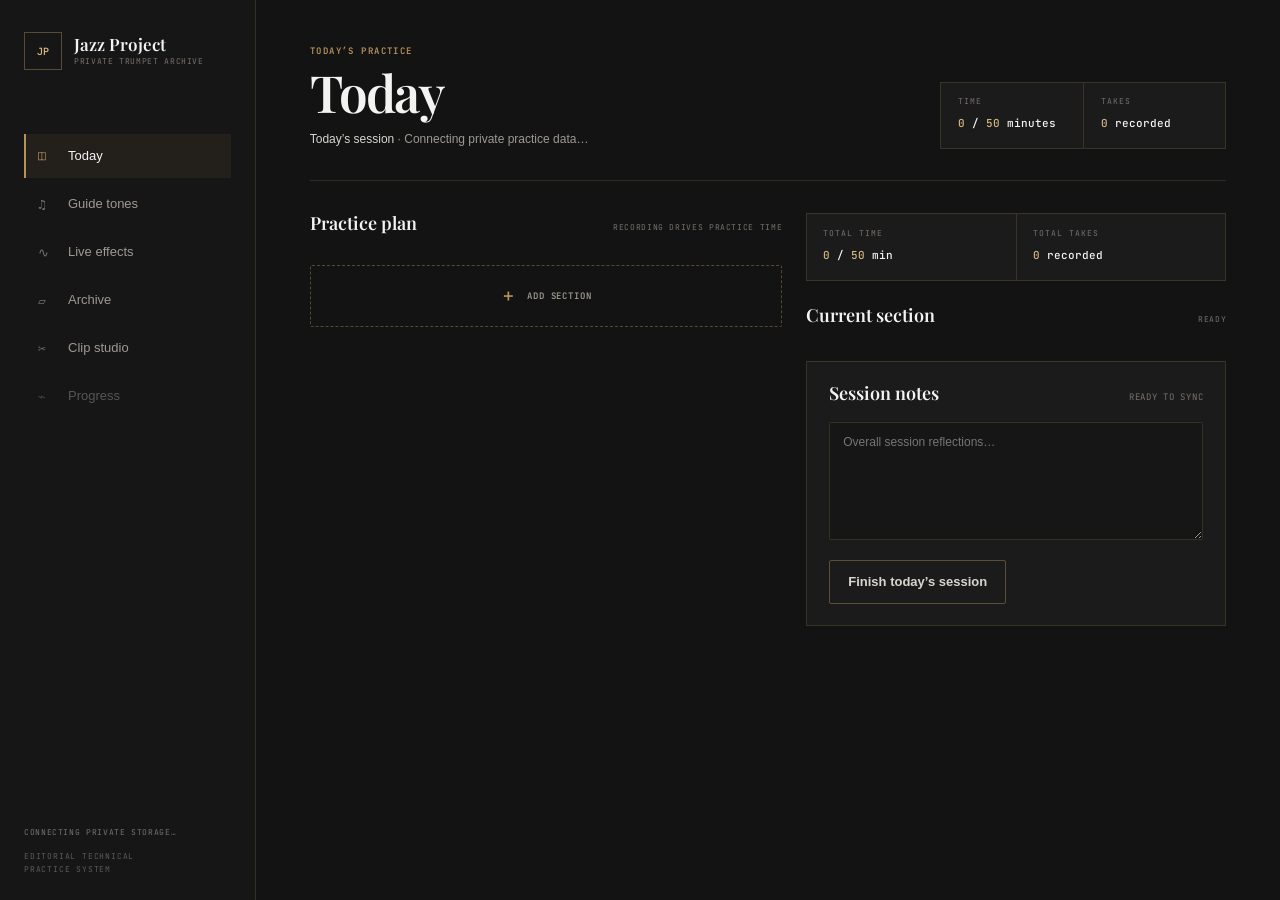
==== commit 7602dad8: "Add Silent Brass live effects tool" ====
--- a/jazz/index.html
+++ b/jazz/index.html
@@ -31,6 +31,7 @@
     <div class="virtuoso-nav-links">
       <a class="active" href="#today" data-jazz-view="today" aria-current="page"><span aria-hidden="true">◫</span>Today</a>
       <a href="#guide-tones" data-jazz-view="guide-tones"><span aria-hidden="true">&#9835;</span>Guide tones</a>
+      <a href="#effects" data-jazz-view="effects"><span aria-hidden="true">∿</span>Live effects</a>
       <a href="#archive" data-jazz-view="archive"><span aria-hidden="true">▱</span>Archive</a>
       <a href="#studio" data-jazz-view="studio"><span aria-hidden="true">✂</span>Clip studio</a>
       <span class="disabled" title="Progress screen is coming later"><span aria-hidden="true">⌁</span>Progress</span>
@@ -147,6 +148,20 @@
 
       <div class="week-card today-week-data" aria-hidden="true">
         <span id="week-hours">0.0</span><span id="week-percent">0%</span><span id="week-meter"></span><div id="week-chart"></div><p id="week-note"></p>
+      </div>
+    </section>
+
+    <section class="effects-screen" id="effects" aria-labelledby="effects-title" hidden>
+      <header class="effects-screen-header">
+        <div>
+          <p class="eyebrow">Practice tool 002</p>
+          <h1 id="effects-title">Live Effects</h1>
+          <p>Shape the Yamaha Silent Brass signal in real time, build layered sounds, and capture experiments.</p>
+        </div>
+        <div class="effects-safety-note"><span>Monitor safely</span><strong>Use headphones to prevent feedback</strong></div>
+      </header>
+      <div class="effects-frame-shell">
+        <iframe id="effects-frame" src="../assets/jazz/effects.html" title="Yamaha Silent Brass live effects" allow="microphone"></iframe>
       </div>
     </section>
 
@@ -280,7 +295,7 @@
 
         <div class="clip-studio-right-column">
           <aside class="clip-studio-preview" id="studio-preview" aria-labelledby="studio-preview-title">
-            <header><span id="studio-playback-mode">Focused playback</span><h2 id="studio-preview-title">Choose a suggestion</h2></header>
+            <header><span id="studio-playback-mode">Focused playback</span><small id="studio-buffer-status" hidden></small><h2 id="studio-preview-title">Choose a suggestion</h2></header>
             <div id="studio-media"><p class="clip-studio-empty">Choose a suggested region, or click anywhere in a waveform to browse a complete take.</p></div>
             <div class="clip-studio-editor" id="studio-editor" hidden>
               <div class="clip-studio-boundaries">
--- a/assets/jazz/jazz.css
+++ b/assets/jazz/jazz.css
@@ -1426,6 +1426,7 @@
 .clip-studio-right-column{grid-area:side;display:grid;gap:20px;align-content:start}
 .clip-studio-right-column>.clip-studio-preview,.clip-studio-right-column>.clip-studio-candidates{grid-area:auto}
 .clip-studio-preview{position:static}
+.clip-studio-preview>header{display:grid;grid-template-columns:1fr auto;align-items:center}.clip-studio-preview>header h2{grid-column:1/-1}.clip-studio-preview>header small{color:var(--brass-light);font:7px var(--mono);letter-spacing:.08em;text-transform:uppercase}
 .studio-waveform-bars{position:absolute;inset:8px 0;display:flex;align-items:center;gap:1px;padding:0 1px;pointer-events:none}
 .studio-waveform-bars i{flex:1 1 1px;min-width:1px;max-height:100%;background:rgba(181,147,91,.42)}
 .studio-waveform-regions{position:absolute;inset:0}
@@ -1471,6 +1472,70 @@
 @media(max-width:900px){.clip-studio-right-column{grid-template-columns:1fr}.studio-output-dock{grid-template-columns:auto minmax(190px,1fr) minmax(250px,330px)}.studio-output-heading{display:none}}
 @media(max-width:760px){.clip-studio-screen{padding-bottom:48px}.clip-studio-header-tools{margin-top:20px}.studio-scan-menu{order:2}.clip-studio-summary{grid-template-columns:repeat(3,1fr)}.clip-studio-summary-status{grid-column:1/-1;border-top:1px solid var(--line)}.clip-studio-summary-status strong{text-align:left}.studio-output-dock{display:none}.studio-add-output{display:none}.clip-studio-waveform{height:70px}.studio-clip-boundary{width:15px;min-width:15px!important}.studio-clip-boundary.left{left:-7px}.studio-clip-boundary.right{right:-7px}}
 
+/* Yamaha Silent Brass live-effects tool */
+.virtuoso-effects {
+  --bg: #131314;
+  --bg-raised: #171617;
+  --panel: #1c1b1c;
+  --ink: #f3f3f2;
+  --text: #d8d5cf;
+  --muted: #9e9991;
+  --faint: #77716a;
+  --line: rgba(181, 147, 91, 0.2);
+  --brass: #b5935b;
+  --brass-light: #d2b77f;
+  --green: #a5c99f;
+  --mono: "JetBrains Mono", ui-monospace, SFMono-Regular, Menlo, Monaco, Consolas, monospace;
+  --serif: "Playfair Display", Georgia, serif;
+  background: var(--bg);
+  color: var(--text);
+}
+.virtuoso-effects > .site-header,
+.virtuoso-effects > main > .hero,
+.virtuoso-effects > main > .stat-ribbon,
+.virtuoso-effects > main > section:not(#effects),
+.virtuoso-effects > footer { display: none; }
+.virtuoso-effects main { max-width: none; margin: 0 0 0 256px; }
+.virtuoso-effects .virtuoso-nav {
+  position: fixed;
+  z-index: 40;
+  inset: 0 auto 0 0;
+  width: 256px;
+  display: flex;
+  flex-direction: column;
+  padding: 32px 24px 24px;
+  border-right: 1px solid var(--line);
+  background: var(--bg-raised);
+}
+.virtuoso-effects .virtuoso-mobile-header { display: none; }
+.effects-screen[hidden] { display: none !important; }
+.effects-screen { min-height: 100vh; padding: 46px clamp(30px, 4.2vw, 72px) 64px; background: var(--bg); }
+.effects-screen-header { display: flex; align-items: end; justify-content: space-between; gap: 40px; padding-bottom: 31px; border-bottom: 1px solid var(--line); }
+.effects-screen-header .eyebrow { margin: 0 0 8px; color: var(--brass); font: 600 9px var(--mono); letter-spacing: .14em; text-transform: uppercase; }
+.effects-screen-header h1 { margin: 0; color: var(--ink); font: 600 clamp(42px, 4vw, 62px)/1.04 var(--serif); letter-spacing: -.035em; }
+.effects-screen-header > div:first-child > p:last-child { max-width: 680px; margin: 11px 0 0; color: var(--muted); font-size: 12px; line-height: 1.6; }
+.effects-safety-note { min-width: 230px; padding: 14px 17px; border: 1px solid var(--line); background: var(--panel); }
+.effects-safety-note span { display: block; color: var(--faint); font: 8px var(--mono); letter-spacing: .1em; text-transform: uppercase; }
+.effects-safety-note strong { display: block; margin-top: 6px; color: var(--green); font: 600 10px/1.5 var(--mono); }
+.effects-frame-shell { margin-top: 28px; overflow: hidden; border: 1px solid var(--line); background: #14161a; }
+.effects-frame-shell iframe { width: 100%; height: max(720px, calc(100vh - 222px)); display: block; border: 0; background: #14161a; }
+
+@media (max-width: 1180px) {
+  .virtuoso-effects main { margin-left: 218px; }
+  .virtuoso-effects .virtuoso-nav { width: 218px; padding-left: 18px; padding-right: 18px; }
+}
+
+@media (max-width: 720px) {
+  .virtuoso-effects .virtuoso-nav { display: none; }
+  .virtuoso-effects .virtuoso-mobile-header { position: sticky; z-index: 35; top: 0; height: 52px; display: flex; align-items: center; justify-content: space-between; padding: 0 18px; border-bottom: 1px solid var(--line); background: rgba(19, 19, 20, .96); backdrop-filter: blur(12px); }
+  .virtuoso-effects main { margin-left: 0; }
+  .effects-screen { padding: 28px 16px 36px; }
+  .effects-screen-header { display: block; }
+  .effects-screen-header h1 { font-size: 38px; }
+  .effects-safety-note { margin-top: 20px; }
+  .effects-frame-shell iframe { height: 1100px; }
+}
+
 @media (prefers-reduced-motion: reduce) {
   html { scroll-behavior: auto; }
   *, *::before, *::after { transition-duration: 0.01ms !important; animation-duration: 0.01ms !important; animation-iteration-count: 1 !important; }
